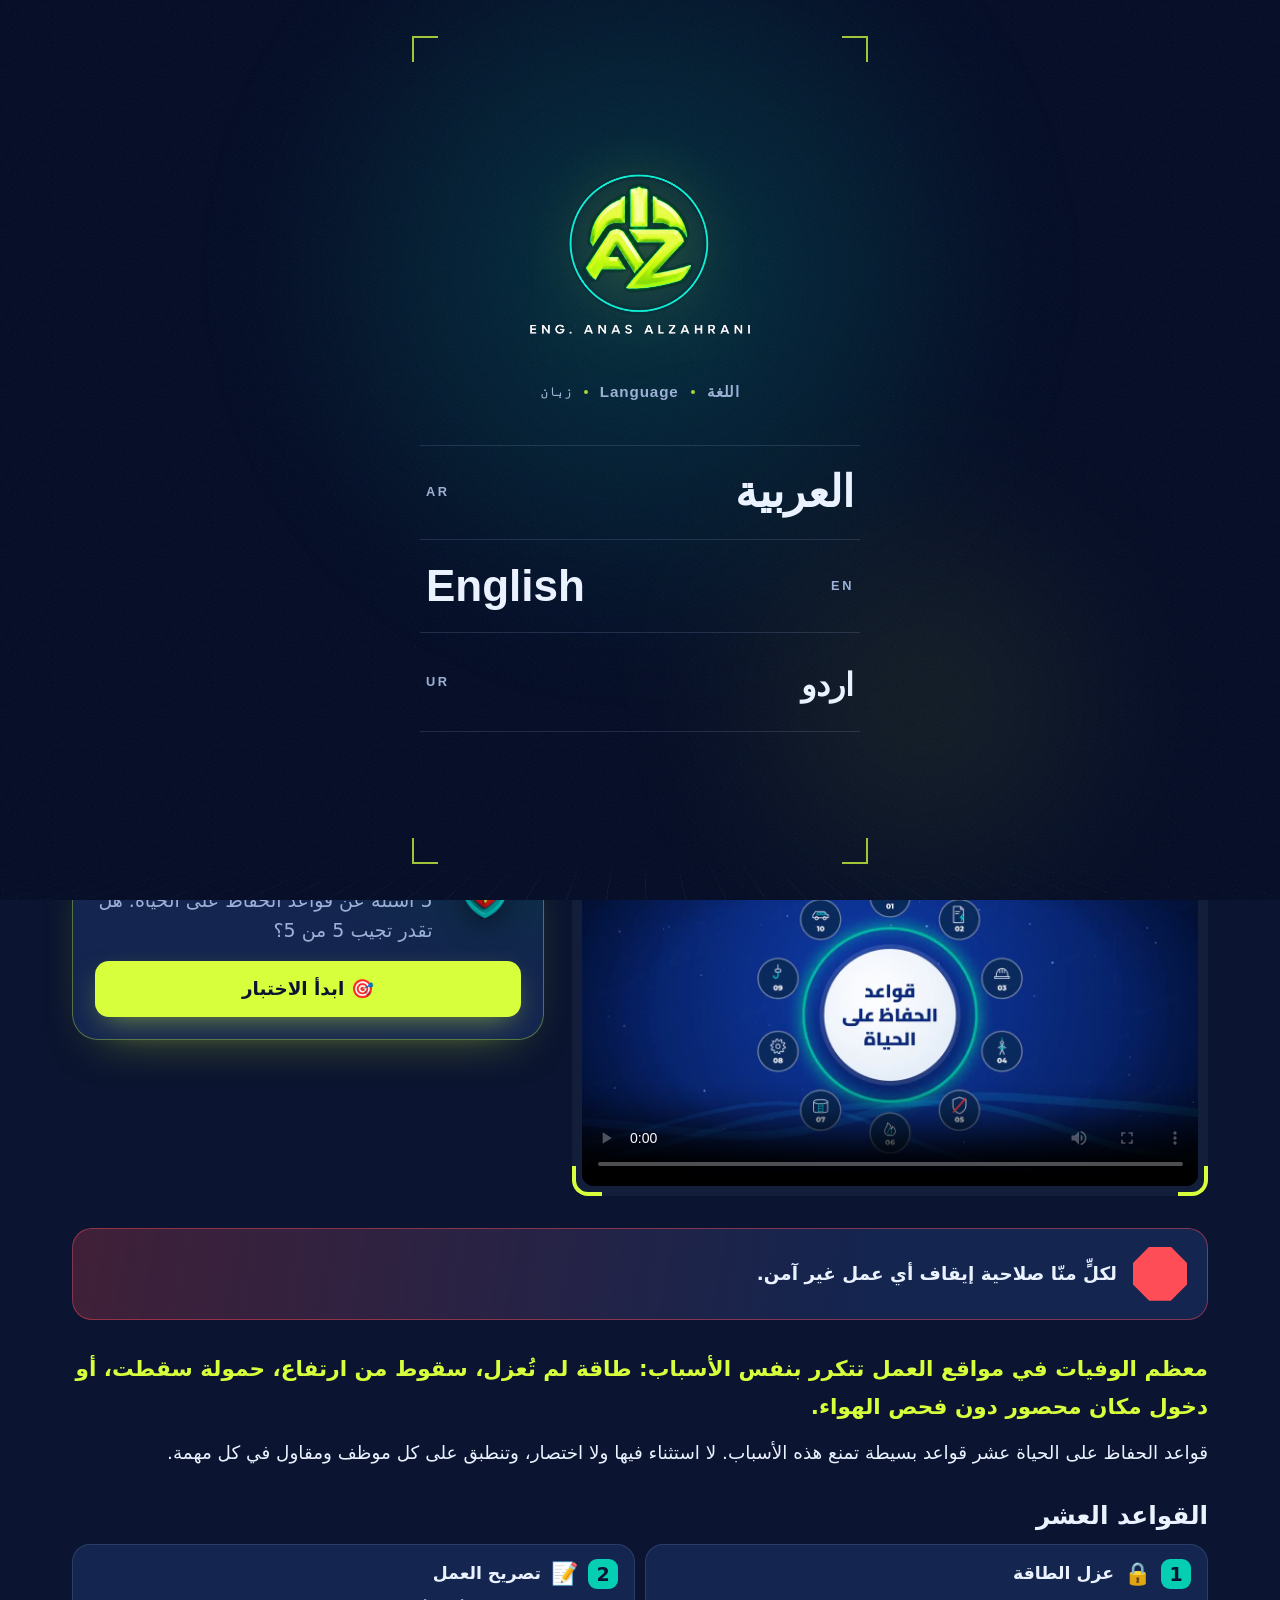
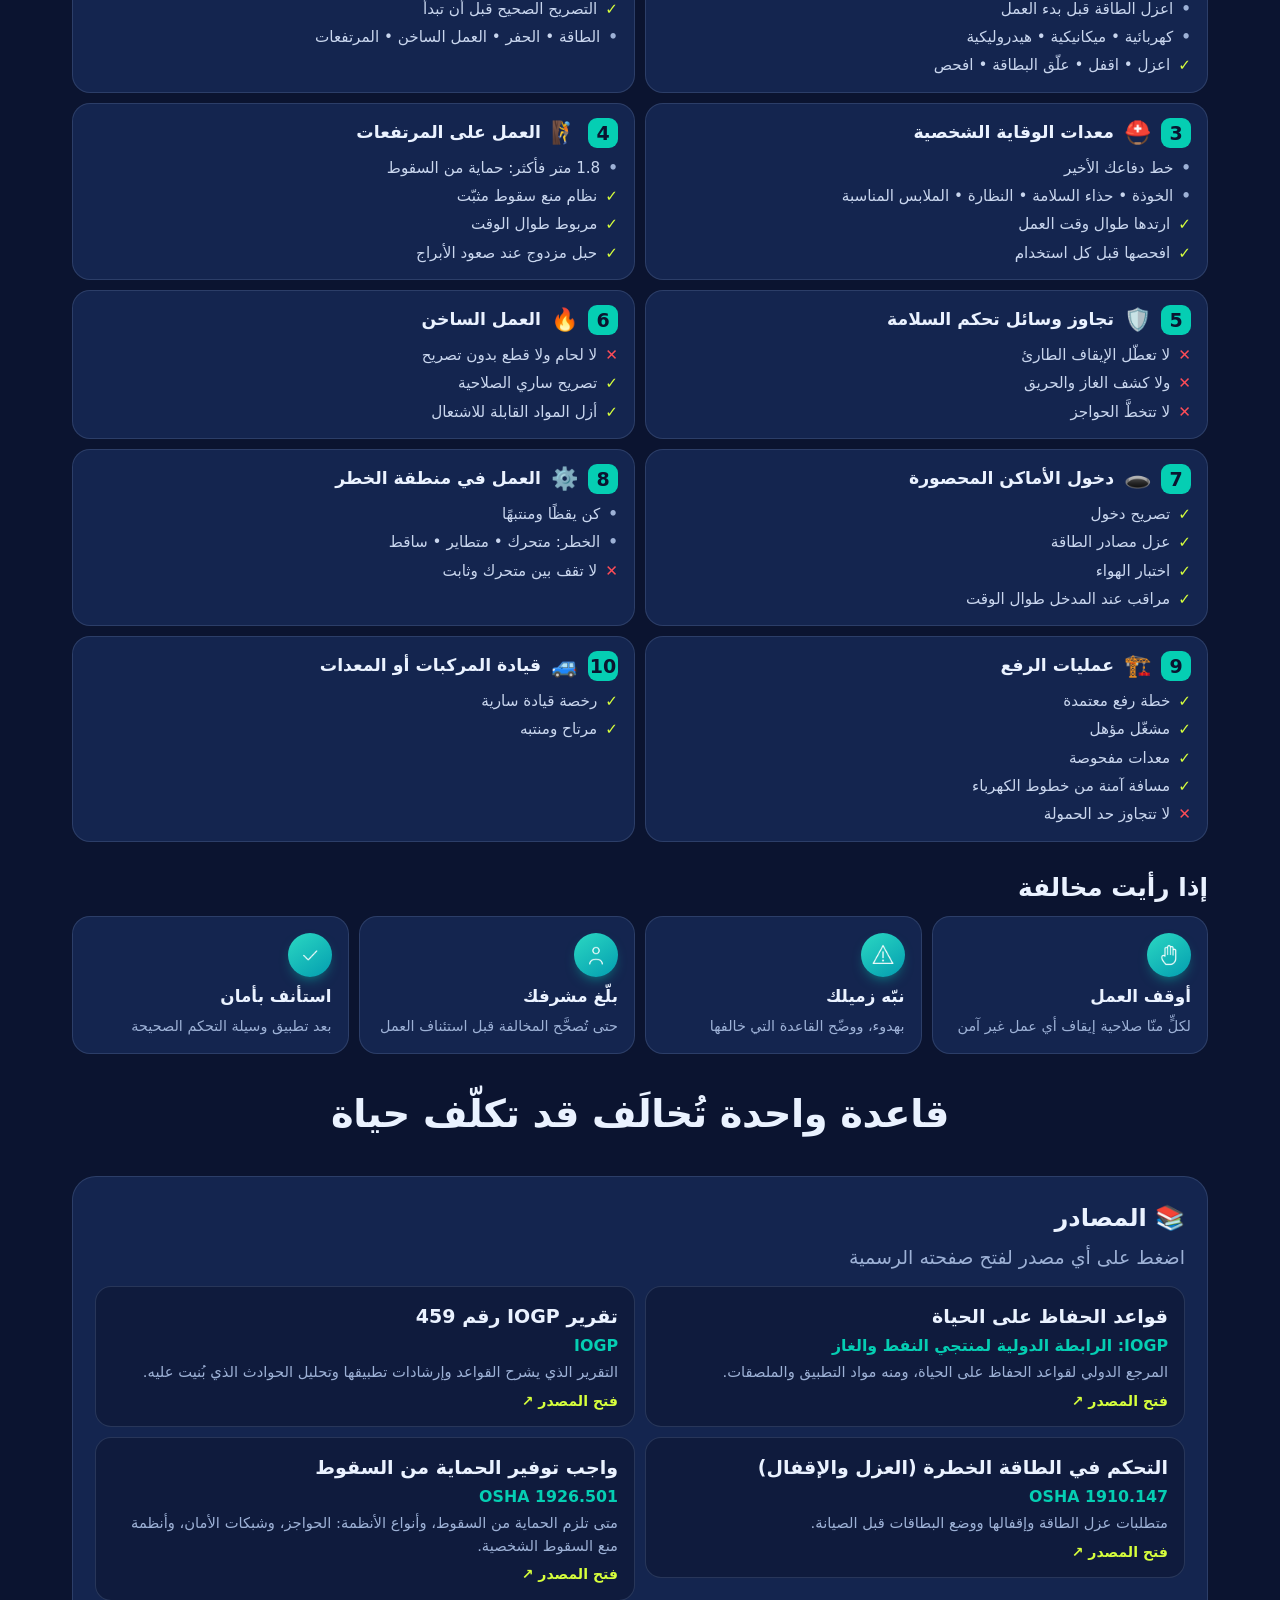
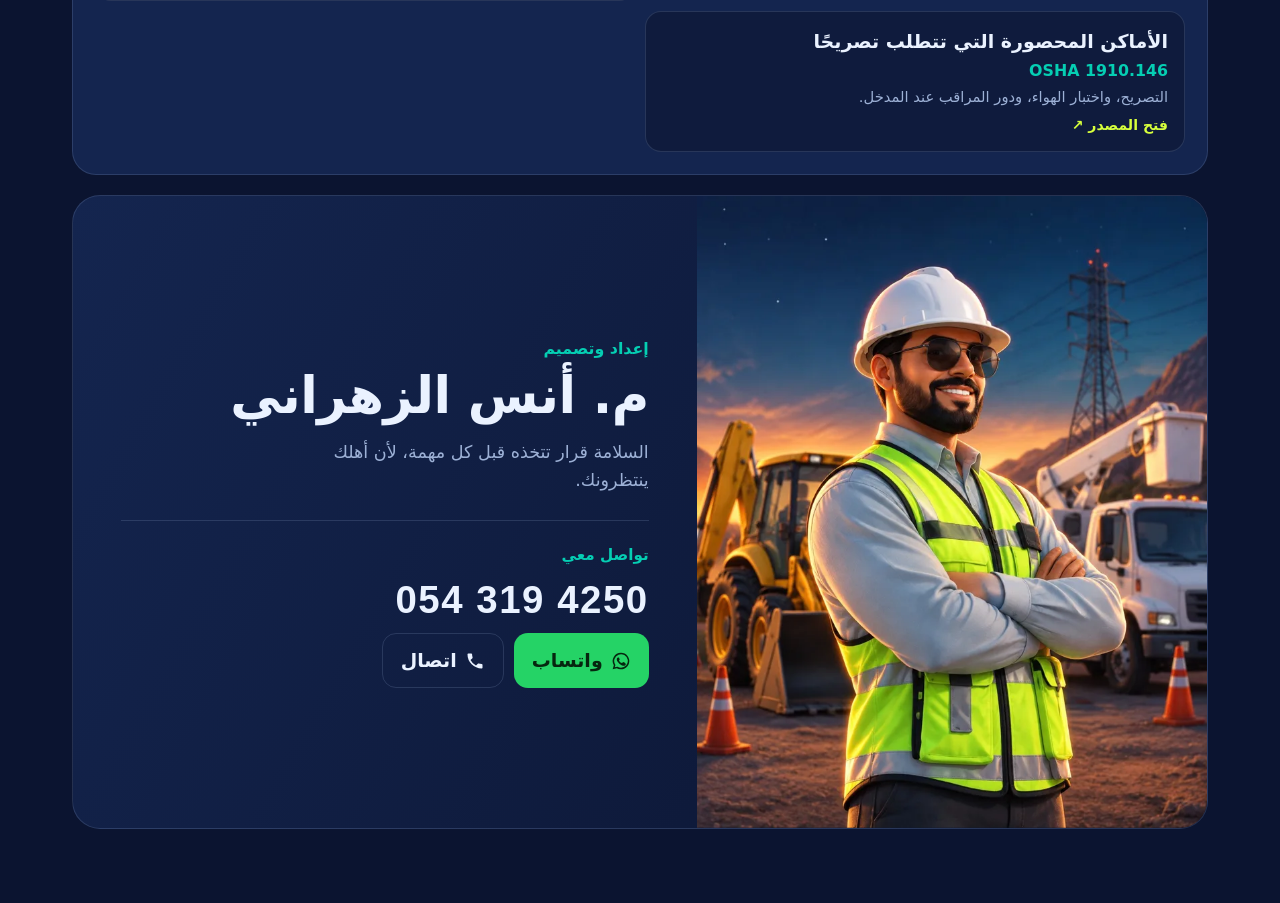
==== index.html @ 423c0564 "Calmer share image with a clearer message; matching preview text Co-Authored-By: Claude Opus 5.5 <no" ====
<!doctype html>
<html lang="ar" dir="rtl">
<head>
<meta charset="utf-8">
<meta http-equiv="Content-Security-Policy" content="default-src 'none'; script-src 'self'; style-src 'self' 'unsafe-inline' https://fonts.googleapis.com; font-src https://fonts.gstatic.com; img-src 'self' data:; media-src 'self'; frame-src https://www.youtube-nocookie.com; connect-src 'none'; object-src 'none'; base-uri 'none'; form-action 'none'; manifest-src 'none'; upgrade-insecure-requests">
<meta name="referrer" content="no-referrer">
<meta name="viewport" content="width=device-width, initial-scale=1, viewport-fit=cover">
<meta name="theme-color" content="#0B1430">
<meta http-equiv="Cache-Control" content="no-cache, no-store, must-revalidate">
<meta http-equiv="Pragma" content="no-cache">
<meta http-equiv="Expires" content="0">
<title>توعية السلامة | Safety Awareness</title>
<meta name="description" content="دقائق من التوعية تحميك طوال يومك: قواعد الحفاظ على الحياة، وتقييم المخاطر، وورش تفاعلية… بالعربية والإنجليزية والأردية. إعداد م. أنس الزهراني.">
<!-- Link preview (WhatsApp, Telegram, X, iMessage…) -->
<meta property="og:type" content="website">
<meta property="og:site_name" content="Safety Awareness · Eng. Anas Alzahrani">
<meta property="og:locale" content="ar_SA">
<meta property="og:title" content="سلامتك أولًا… أهلك ينتظرونك | توعية السلامة">
<meta property="og:description" content="دقائق من التوعية تحميك طوال يومك: قواعد الحفاظ على الحياة، وتقييم المخاطر، وورش تفاعلية… بالعربية والإنجليزية والأردية. إعداد م. أنس الزهراني.">
<meta property="og:url" content="https://enganas1.github.io/safety/">
<meta property="og:image" content="https://enganas1.github.io/safety/img/share.jpg">
<meta property="og:image:secure_url" content="https://enganas1.github.io/safety/img/share.jpg">
<meta property="og:image:type" content="image/jpeg">
<meta property="og:image:width" content="1200">
<meta property="og:image:height" content="630">
<meta property="og:image:alt" content="سلامتك أولًا… أهلك ينتظرونك — منصة توعية السلامة والصحة المهنية، م. أنس الزهراني">
<meta name="twitter:card" content="summary_large_image">
<meta name="twitter:title" content="سلامتك أولًا… أهلك ينتظرونك | توعية السلامة">
<meta name="twitter:description" content="دقائق من التوعية تحميك طوال يومك: قواعد الحفاظ على الحياة، وتقييم المخاطر، وورش تفاعلية… بالعربية والإنجليزية والأردية. إعداد م. أنس الزهراني.">
<meta name="twitter:image" content="https://enganas1.github.io/safety/img/share.jpg">
<link rel="icon" type="image/png" sizes="32x32" href="img/favicon-32.png">
<link rel="icon" type="image/png" sizes="192x192" href="img/icon-192.png">
<link rel="apple-touch-icon" href="img/apple-touch-icon.png">
<link rel="preconnect" href="https://fonts.googleapis.com">
<link rel="preconnect" href="https://fonts.gstatic.com" crossorigin>
<link href="https://fonts.googleapis.com/css2?family=Zain:wght@400;700;800;900&family=Noto+Nastaliq+Urdu:wght@400;700&display=swap" rel="stylesheet">
<link rel="preload" as="image" href="img/logo.webp">
<script src="content.js?v=202611120710"></script>
<script src="quiz.js?v=202611120710"></script>
<style>
/* =====================================================================
   الألوان — مأخوذة من المقطع والرسمة. غيّرها هنا فقط
   ===================================================================== */
:root{
  --night:#0B1430;     /* أعمق خلفية */
  --dusk:#14254F;      /* البطاقات */
  --sky:#254563;       /* سماء الغروب */
  --royal:#0A2E89;
  --teal:#05CEB3;
  --lime:#D7FF3C;      /* لون السترة العاكسة — لون التمييز */
  --glow:#FF9A4D;      /* وهج الأفق */
  --red:#FF4D57;
  --text:#EAF2FF;
  --muted:#9DB1D6;
  --line:rgba(157,177,214,.18);
  --silver:#C9D2DC;
  --display:"Zain",system-ui,sans-serif;
}
*{box-sizing:border-box;margin:0;padding:0}
html{background:var(--night);-webkit-text-size-adjust:100%;scroll-behavior:smooth}
body{background:var(--night);color:var(--text);font-family:"Zain",system-ui,sans-serif;font-size:19px;line-height:1.6;min-height:100vh;overflow-x:hidden}
body.ur{font-family:"Noto Nastaliq Urdu","Zain",serif;font-size:15.5px;line-height:2.35}
body.ur{--display:"Noto Nastaliq Urdu",serif}
a{color:inherit;text-decoration:none}
button{font:inherit;color:inherit;background:none;border:0;cursor:pointer}
:focus-visible{outline:3px solid var(--lime);outline-offset:3px;border-radius:6px}
[hidden]{display:none!important}
img{display:block;max-width:100%}
.wrap{max-width:1120px;margin:0 auto;padding:0 18px}
.emoji{font-family:"Apple Color Emoji","Segoe UI Emoji","Noto Color Emoji",sans-serif;line-height:1;font-weight:400}
.display{font-family:var(--display);font-weight:900;letter-spacing:-.01em}
body.ur .display{font-weight:700;letter-spacing:0}

/* ---------- Signature: hi-vis reflective stripe ---------- */
.stripe{height:12px;background:linear-gradient(var(--lime) 0 32%,var(--silver) 32% 68%,var(--lime) 68%);box-shadow:0 0 24px rgba(215,255,60,.25)}
.stripe.thin{height:7px}

/* ---------- Top bar ---------- */
.top{position:absolute;top:0;inset-inline:0;z-index:10}
.top.solid{position:sticky;background:rgba(11,20,48,.86);backdrop-filter:blur(12px);-webkit-backdrop-filter:blur(12px);border-bottom:1px solid var(--line)}
.top .wrap{display:flex;align-items:center;justify-content:space-between;height:62px;gap:12px}
.logo{display:flex;align-items:center;gap:10px;font-family:var(--display);font-weight:800;font-size:1.05rem}
body.ur .logo{font-weight:700;font-size:.95rem}
.logo .m{width:36px;height:36px;border-radius:10px;display:grid;place-items:center;background:var(--lime);font-size:19px;box-shadow:0 0 18px rgba(215,255,60,.35)}
.lang{display:flex;align-items:center;gap:8px;background:rgba(11,20,48,.55);border:1px solid var(--line);border-radius:999px;padding:6px 14px;font-size:.88rem;font-weight:600;backdrop-filter:blur(8px)}
.lang:hover{border-color:var(--lime)}
body.ur .lang{padding:0 14px}

/* ---------- Home hero: 3D illustration, headline in the open sky ---------- */
.hero{position:relative;overflow:hidden;background:var(--night);min-height:min(92vh,800px);display:flex;align-items:center}
.hero::after{content:"";position:absolute;inset:auto 0 0 0;height:20%;background:linear-gradient(transparent,var(--night));pointer-events:none}
.hero .in{position:relative;z-index:1;width:100%;max-width:1240px;margin:0 auto;padding:100px 24px 60px;display:flex;justify-content:flex-end;direction:ltr}
.hero .copy{width:min(46%,560px)}
.hero .mimg{display:none}
.hero .tag{display:inline-block;margin-bottom:14px;background:linear-gradient(90deg,#039DB0,#1A7FE8);color:#fff;font-weight:800;font-size:.9rem;border-radius:10px;padding:3px 14px}
body.ur .hero .tag{font-weight:700;padding:0 14px}
.hero .meter{margin-top:22px;max-width:420px}
.hero .chip{text-decoration:none}
.hero h1{font-size:clamp(2.4rem,5.6vw,5rem);line-height:1.05;text-wrap:balance}
body.ur .hero h1{line-height:1.7;font-size:clamp(1.9rem,4vw,3.4rem)}
.hero h1 .w{display:inline-block;animation:rise .7s cubic-bezier(.2,.9,.3,1.2) both}
.hero p{margin-top:16px;color:#C9D6EE;font-size:clamp(1rem,1.4vw,1.2rem);max-width:34ch}
.cta{display:flex;flex-wrap:wrap;gap:10px;margin-top:22px;align-items:center}
.btn{display:inline-flex;align-items:center;gap:10px;background:var(--lime);color:var(--night);font-family:var(--display);font-weight:800;padding:13px 22px;border-radius:14px;box-shadow:0 10px 30px -10px rgba(215,255,60,.55);transition:transform .12s}
body.ur .btn{font-weight:700;padding:6px 22px}
.btn img{width:26px;height:26px}
.btn:hover{transform:translateY(-2px)}
.btn:active{transform:scale(.97)}
.chip{display:inline-flex;align-items:center;gap:8px;border:1px solid var(--line);background:rgba(11,20,48,.55);border-radius:999px;padding:6px 14px;font-size:.88rem;font-weight:600;backdrop-filter:blur(6px)}
.chip b{color:var(--lime)}
@keyframes rise{from{opacity:0;transform:translateY(40%)}to{opacity:1;transform:none}}
@media all{
  .hero{min-height:0;background:var(--night);display:block}
  .hero .in{display:block;padding:0}
  .hero .mimg{display:block;width:100%;aspect-ratio:720/1050;max-height:62vh;object-fit:cover;object-position:30% 20%;-webkit-mask-image:linear-gradient(#000 70%,transparent);mask-image:linear-gradient(#000 70%,transparent)}
  .hero .copy{width:auto;padding:0 18px 28px;margin-top:-40px;position:relative}
  .hero h1{font-size:clamp(2.4rem,11vw,3.4rem)}
  body.ur .hero h1{font-size:clamp(1.9rem,8vw,2.6rem)}
}
}

/* ---------- Section heads ---------- */
.sec{padding:42px 0 8px}
.sec h2{font-family:var(--display);font-weight:800;font-size:clamp(1.5rem,3.6vw,2.2rem);line-height:1.2;margin-bottom:18px}
body.ur .sec h2{font-weight:700;line-height:1.9}

/* ---------- Tip of the day ---------- */
.tip{position:relative;display:flex;gap:18px;align-items:center;background:linear-gradient(100deg,rgba(255,154,77,.18),var(--dusk) 55%);border:1px solid var(--line);border-radius:22px;padding:20px 22px;overflow:hidden}
.tip .emoji{font-size:44px;flex-shrink:0}
.tip small{display:block;color:var(--glow);font-weight:700;font-size:.85rem}
.tip p{font-size:1.1rem;font-weight:600;line-height:1.55}
body.ur .tip p{line-height:2.2}

/* ---------- Mission cards ---------- */
.missions{display:grid;grid-template-columns:repeat(3,1fr);gap:16px}
@media (max-width:900px){.missions{grid-template-columns:repeat(2,1fr)}}
@media (max-width:520px){.missions{grid-template-columns:1fr}}
.mcard{position:relative;display:flex;flex-direction:column;gap:12px;min-height:220px;padding:20px;border-radius:24px;overflow:hidden;
  background:radial-gradient(120% 90% at 100% 0%,rgba(37,69,99,.95),var(--dusk) 60%);border:1px solid var(--line);transition:transform .15s,border-color .15s}
.mcard:hover{transform:translateY(-4px);border-color:rgba(215,255,60,.6)}
.mcard .no{font-family:"Zain",sans-serif;font-weight:900;font-size:4.2rem;line-height:.8;color:transparent;-webkit-text-stroke:1.5px rgba(157,177,214,.35)}
.mcard .big{position:absolute;inset-inline-end:8px;top:4px;width:110px;height:110px;filter:drop-shadow(0 10px 18px rgba(0,0,0,.4));transition:transform .2s}
.mcard:hover .big{transform:rotate(-6deg) scale(1.06)}
.mcard h3{font-family:var(--display);font-weight:800;font-size:1.35rem;line-height:1.25;margin-top:auto}
body.ur .mcard h3{font-weight:700;line-height:1.9;font-size:1.15rem}
.mcard .bar{height:6px;border-radius:6px;background:rgba(157,177,214,.18);overflow:hidden}
.mcard .bar i{display:block;height:100%;background:var(--lime);border-radius:6px}
.mcard .st{display:flex;justify-content:space-between;align-items:center;font-size:.82rem;color:var(--muted)}
.mcard.done{border-color:var(--lime);box-shadow:0 0 0 1px var(--lime),0 18px 40px -20px rgba(215,255,60,.5)}
.mcard.done .st b{color:var(--lime)}
.mcard.lead{grid-column:span 2;background:linear-gradient(120deg,rgba(5,206,179,.25),transparent 55%),radial-gradient(120% 90% at 100% 0%,var(--royal),var(--dusk) 65%)}
@media (max-width:520px){.mcard.lead{grid-column:auto}.mcard.lead .big{width:100px;height:100px}.mcard{min-height:200px}.mcard h3{padding-top:70px}}
.mcard.lead .big{width:150px;height:150px}

/* ---------- Badges ---------- */
.badges{display:flex;flex-wrap:wrap;gap:14px;align-items:center}
.hex{width:74px;height:84px;display:grid;place-items:center;font-size:32px;clip-path:polygon(50% 0,100% 25%,100% 75%,50% 100%,0 75%,0 25%);background:rgba(157,177,214,.14);position:relative}
.hex.on{background:var(--lime);box-shadow:none}
.hex img{width:62%;height:62%}
.hex:not(.on) img{filter:grayscale(1) opacity(.35)}
.hex:not(.on)::after{content:"🔒";position:absolute;font-size:16px;bottom:14px;font-family:"Apple Color Emoji","Segoe UI Emoji","Noto Color Emoji",sans-serif}
.prog{margin-inline-start:auto;text-align:end}
.prog b{display:block;font-family:"Zain",sans-serif;font-weight:900;font-size:2.2rem;line-height:1;color:var(--lime)}
.prog span{color:var(--muted);font-size:.9rem}
@media (max-width:560px){.prog{margin-inline-start:0;width:100%;text-align:start}}
.hero-msg{margin-top:12px;color:var(--lime);font-family:var(--display);font-weight:800}

/* ---------- Creator ---------- */
.creator{position:relative;display:grid;grid-template-columns:minmax(0,.9fr) 1.1fr;gap:0;align-items:stretch;border-radius:28px;overflow:hidden;background:linear-gradient(120deg,var(--dusk),var(--night));border:1px solid var(--line);margin-top:10px}
@media (max-width:700px){.creator{grid-template-columns:1fr}}
.creator .cart{min-height:360px}
.creator .cart img{width:100%;height:100%;object-fit:cover;object-position:50% 25%}
.creator .txt{padding:34px 30px;display:flex;flex-direction:column;justify-content:center}
.creator small{color:var(--teal);font-weight:700}
.creator h3{font-size:clamp(2rem,5vw,3.4rem);line-height:1.1;margin:6px 0 14px}
body.ur .creator h3{line-height:1.8}
.creator p{color:var(--muted);font-size:1.1rem;max-width:30ch}
.creator .contact{margin-top:26px;padding-top:22px;border-top:1px solid var(--line);display:grid;gap:12px;justify-items:start}
.creator .contact .ch{font-weight:800;color:var(--teal);font-size:.95rem}
.creator .contact .cnum{font-family:"Zain",sans-serif;font-weight:900;font-size:clamp(1.7rem,4.6vw,2.4rem);letter-spacing:.04em;color:var(--text);text-decoration:none;line-height:1.1}
.creator .contact .cnum:hover{color:var(--lime)}
.creator .cbtns{display:flex;flex-wrap:wrap;gap:10px}
.creator .cb{display:inline-flex;align-items:center;gap:8px;padding:11px 18px;border-radius:14px;font-weight:800;text-decoration:none;transition:transform .45s var(--spring),background .2s,border-color .2s}
.creator .cb svg{width:20px;height:20px;flex:none}
.creator .cb.wa{background:#25D366;color:#06260F}
.creator .cb.wa:hover{background:#3BE57A}
.creator .cb.call{background:transparent;color:var(--text);border:1.5px solid var(--line)}
.creator .cb.call:hover{border-color:var(--lime);color:var(--lime)}
.creator .cb:active{transform:scale(.94)}
.creator .stripe{margin-top:22px;width:140px;border-radius:3px}

footer{padding:30px 0 44px;color:var(--muted);font-size:.85rem;text-align:center}

/* ---------- Topic page ---------- */
.thero{position:relative;padding:34px 0 28px;overflow:hidden;background:radial-gradient(90% 120% at 85% 0%,var(--sky),var(--night) 70%)}
.thero::before{content:"";position:absolute;inset:auto 0 0 0;height:40%;background:linear-gradient(transparent,rgba(255,154,77,.10))}
.thero .ghost{position:absolute;inset-inline-end:max(2vw,calc((100vw - 1120px)/2));top:24px;width:min(34vw,300px);filter:drop-shadow(0 20px 30px rgba(0,0,0,.4));pointer-events:none}
@media (max-width:760px){.thero .ghost{position:relative;inset:auto;display:block;width:150px;margin:0 auto 6px}}
.thero .wrap{position:relative}
.kick{display:inline-flex;gap:8px;align-items:center;font-weight:700;font-size:.9rem;color:var(--lime)}
.kick span{color:var(--muted);font-weight:500}
.thero h1{font-size:clamp(2.3rem,8vw,4.6rem);line-height:1.05;margin:10px 0 12px;max-width:16ch}
body.ur .thero h1{line-height:1.7;font-size:clamp(1.9rem,6vw,3.4rem)}
.thero p{color:var(--muted);font-size:1.12rem;max-width:44ch}
.meter{display:flex;align-items:center;gap:14px;margin-top:22px;max-width:520px}
.meter .bar{flex:1;height:10px;border-radius:10px;background:rgba(157,177,214,.18);overflow:hidden}
.meter .bar i{display:block;height:100%;width:0;background:linear-gradient(90deg,var(--teal),var(--lime));border-radius:10px;transition:width .4s}
.meter b{font-family:"Zain",sans-serif;font-weight:900;font-size:1.2rem;min-width:3.4em;text-align:end}

.frame{position:relative;margin:26px 0 8px;border-radius:18px;padding:10px;background:rgba(157,177,214,.06)}
.frame .player{position:relative;aspect-ratio:16/9;border-radius:12px;overflow:hidden;background:#050A1C}
.frame video,.frame iframe{position:absolute;inset:0;width:100%;height:100%;border:0;background:#050A1C}
.frame .empty{position:absolute;inset:0;display:grid;place-items:center;align-content:center;gap:6px;color:var(--muted);text-align:center;background:radial-gradient(circle,var(--dusk),#050A1C)}
.frame .empty .emoji{font-size:44px}
.frame i.c{position:absolute;width:30px;height:30px;border:4px solid var(--lime)}
.frame i.c1{top:0;left:0;border-right:0;border-bottom:0;border-top-left-radius:16px}
.frame i.c2{top:0;right:0;border-left:0;border-bottom:0;border-top-right-radius:16px}
.frame i.c3{bottom:0;left:0;border-right:0;border-top:0;border-bottom-left-radius:16px}
.frame i.c4{bottom:0;right:0;border-left:0;border-top:0;border-bottom-right-radius:16px}


.cards{display:grid;gap:12px}
@media (min-width:860px){.cards.rules{grid-template-columns:1fr 1fr}}
.ck{position:relative;display:block;width:100%;text-align:start;background:var(--dusk);border:1.5px solid var(--line);border-radius:20px;padding:18px 18px 18px;transition:border-color .15s,background .15s}
.ck header{display:flex;align-items:center;gap:14px}
.ck .n{font-family:"Zain",sans-serif;font-weight:900;font-size:2.6rem;line-height:.9;color:transparent;-webkit-text-stroke:1.5px var(--teal);min-width:1.3em}
.ck .ic{font-size:30px}
.ck h3{font-family:var(--display);font-weight:800;font-size:1.2rem;line-height:1.3}
body.ur .ck h3{font-weight:700;line-height:1.9;font-size:1.05rem}
.ck ul{list-style:none;display:grid;gap:6px;margin-top:12px}
.ck li{display:flex;gap:10px;align-items:flex-start;font-size:.97rem}
.ck li::before{flex-shrink:0;width:20px;height:20px;margin-top:.35em;border-radius:6px;display:grid;place-items:center;font-size:.7rem;font-weight:900}
body.ur .ck li::before{margin-top:.6em}
.ck li.yes::before{content:"✓";background:var(--teal);color:var(--night)}
.ck li.no::before{content:"✕";background:var(--red);color:#fff}
.ck li.info::before{content:"";width:8px;height:8px;margin:.75em 6px 0;background:var(--muted);border-radius:2px}
body.ur .ck li.info::before{margin-top:1.15em}
.ck li.no{color:#FFC4C8}
.ck.pt{display:flex;gap:14px;align-items:center}
.ck.pt .ic{font-size:30px}

.dd{display:grid;grid-template-columns:1fr 1fr;gap:12px;margin-top:16px}
@media (max-width:560px){.dd{grid-template-columns:1fr}}
.dd > div{border-radius:20px;padding:16px 18px;background:var(--dusk);border-top:5px solid}
.dd .do{border-color:var(--teal)} .dd .dont{border-color:var(--red)}
.dd h3{font-family:var(--display);font-weight:800;margin-bottom:8px}
.dd ul{list-style:none;display:grid;gap:6px}
.dd li{display:flex;gap:8px}
.dd .do li::before{content:"✅"} .dd .dont li::before{content:"❌"}

.stop{display:flex;gap:16px;align-items:center;margin-top:24px;padding:18px 20px;border-radius:20px;background:linear-gradient(100deg,rgba(255,77,87,.22),var(--dusk) 70%);border:1px solid rgba(255,77,87,.45);font-family:var(--display);font-weight:800;font-size:1.15rem;line-height:1.4}
body.ur .stop{font-weight:700;line-height:2}
.oct{width:54px;height:54px;flex-shrink:0;display:grid;place-items:center;background:var(--red);clip-path:polygon(30% 0,70% 0,100% 30%,100% 70%,70% 100%,30% 100%,0 70%,0 30%);font-size:24px}


.nextm{display:flex;align-items:center;gap:16px;margin-top:16px;padding:18px 20px;border-radius:22px;background:linear-gradient(120deg,var(--royal),var(--dusk));border:1px solid var(--line);transition:transform .15s}
.nextm:hover{transform:translateY(-3px)}
.nextm img{width:64px;height:64px}
.nextm small{color:var(--lime);font-weight:700;display:block}
.nextm b{font-family:var(--display);font-weight:800;font-size:1.3rem}
body.ur .nextm b{font-weight:700}

.by{display:flex;align-items:center;gap:14px;justify-content:center;padding:34px 0 46px}
.by .av{width:60px;height:60px;border-radius:50%;border:2px solid var(--lime);overflow:hidden;background:var(--sky);flex-shrink:0}
.by .av img{width:100%;height:100%;object-fit:cover}
.by small{display:block;color:var(--muted);font-size:.8rem}
.by b{font-family:var(--display);font-weight:800;font-size:1.15rem}
body.ur .by b{font-weight:700}

/* ---------- Quiz ---------- */
.h2{font-family:var(--display);font-weight:900;font-size:1.6rem;margin:34px 0 14px}
.quiz{position:relative;scroll-margin-top:80px;margin:22px 0 8px;padding:22px;border-radius:26px;background:radial-gradient(90% 120% at 100% 0%,rgba(5,206,179,.16),var(--dusk) 60%);border:1.5px solid rgba(215,255,60,.35);box-shadow:0 20px 50px -30px rgba(215,255,60,.5)}
.quiz.won{border-color:var(--lime);background:radial-gradient(90% 120% at 50% 0%,rgba(215,255,60,.20),var(--dusk) 65%)}
.qhead{display:flex;align-items:center;gap:16px;margin-bottom:16px}
.qhead .hex{width:78px;height:88px;flex-shrink:0}
.qhead h2{font-family:var(--display);font-weight:900;font-size:1.7rem;line-height:1.2}
.qhead p{color:var(--muted)}
body.ur .qhead h2{font-weight:700;line-height:1.9}
.qgo{width:100%;justify-content:center;font-size:1.15rem}
.qtop{display:flex;justify-content:space-between;align-items:center;gap:12px;color:var(--muted);font-weight:700;font-size:.95rem}
.dots{display:flex;gap:6px}
.dots i{width:26px;height:8px;border-radius:8px;background:rgba(157,177,214,.22)}
.dots i.now{background:var(--teal);box-shadow:0 0 10px var(--teal)}
.dots i.ok{background:var(--lime)} .dots i.bad{background:var(--red)}
.qq{font-family:var(--display);font-weight:800;font-size:clamp(1.35rem,4.4vw,1.75rem);line-height:1.35;margin:16px 0 14px;animation:qin .35s ease both}
body.ur .qq{font-weight:700;line-height:2}
.opts{display:grid;gap:10px}
.opt{display:flex;align-items:center;gap:14px;width:100%;text-align:start;padding:14px 16px;border-radius:16px;background:rgba(11,20,48,.55);border:1.5px solid var(--line);font-size:1.08rem;font-weight:700;line-height:1.4;transition:transform .12s,border-color .15s,background .15s;animation:qin .35s ease both}
.opt:nth-child(2){animation-delay:.06s} .opt:nth-child(3){animation-delay:.12s}
body.ur .opt{font-weight:400;padding:8px 16px;line-height:2}
.opt:hover:not(:disabled){border-color:var(--teal);transform:translateY(-2px)}
.opt:active:not(:disabled){transform:scale(.98)}
.opt .key{width:34px;height:34px;flex-shrink:0;border-radius:10px;display:grid;place-items:center;background:rgba(157,177,214,.15);font-weight:900}
.opt:disabled{cursor:default}
.opt.right{border-color:var(--lime);background:rgba(215,255,60,.14);animation:pulse .5s ease}
.opt.right .key{background:var(--lime);color:var(--night)}
.opt.wrong{border-color:var(--red);background:rgba(255,77,87,.14);animation:shake .45s ease}
.opt.wrong .key{background:var(--red);color:#fff}
.fb .fbin{margin-top:14px;padding:14px 16px;border-radius:16px;animation:qin .3s ease both}
.fb .ok{background:rgba(215,255,60,.10);border-inline-start:5px solid var(--lime)}
.fb .bad{background:rgba(255,77,87,.10);border-inline-start:5px solid var(--red)}
.fb b{font-family:var(--display);font-size:1.15rem}
.fb p{color:#C9D6EE;margin-top:4px}
.fb .btn{margin-top:14px;width:100%;justify-content:center}
.quiz.result{text-align:center;display:flex;flex-direction:column;align-items:center;gap:10px}
.quiz.result h3{font-family:var(--display);font-weight:900;font-size:1.6rem;line-height:1.3}
body.ur .quiz.result h3{font-weight:700;line-height:2}
.quiz.result .sc{color:var(--muted)} .quiz.result .sc b{color:var(--text)}
.ring{width:150px;height:150px}
.ring circle{fill:none;stroke-width:10}
.ring .bg{stroke:rgba(157,177,214,.2)}
.ring .fg{stroke:var(--teal);stroke-linecap:round;transform:rotate(-90deg);transform-origin:50% 50%;transition:stroke-dashoffset 1s cubic-bezier(.2,.8,.2,1)}
.ring text{fill:var(--text);font:900 30px "Zain",sans-serif}
.medal{perspective:600px;margin:6px 0}
.medal .hex{width:140px;height:158px;animation:flip 1.1s cubic-bezier(.2,.9,.3,1.1) both;box-shadow:0 0 60px rgba(215,255,60,.6)}
.medal::after{content:"";display:block;width:180px;height:24px;margin:-6px auto 0;border-radius:50%;background:radial-gradient(rgba(215,255,60,.45),transparent 70%)}
.spark{position:fixed;z-index:60;color:var(--lime);font-style:normal;font-size:18px;pointer-events:none;animation:spark .7s ease-out forwards}
.confetti{position:fixed;inset:0;z-index:70;pointer-events:none}
@keyframes qin{from{opacity:0;transform:translateY(10px)}to{opacity:1;transform:none}}
@keyframes shake{20%,60%{transform:translateX(-7px)}40%,80%{transform:translateX(7px)}}
@keyframes pulse{50%{transform:scale(1.03)}}
@keyframes flip{0%{transform:rotateY(-540deg) scale(.3);opacity:0}70%{transform:rotateY(20deg) scale(1.08);opacity:1}100%{transform:rotateY(0) scale(1)}}
@keyframes spark{to{transform:translate(var(--x),var(--y)) scale(.4);opacity:0}}
.meter .ml{color:var(--muted);font-weight:700;font-size:.9rem;white-space:nowrap}
.refs{display:flex;flex-wrap:wrap;gap:8px;align-items:center;margin-top:18px;color:var(--muted);font-size:.9rem}
.refs small{font-weight:700;color:var(--teal);font-size:.9rem}
.refs span{border:1px solid var(--line);border-radius:999px;padding:2px 12px}

/* ---------- Language picker: one cinematic screen, minimal words ---------- */
#picker{position:fixed;inset:0;z-index:40;overflow:auto;background:#020A24;isolation:isolate}
#picker .pbg{position:fixed;inset:0;z-index:-1;overflow:hidden;pointer-events:none}
#picker .glow{position:absolute;border-radius:50%;filter:blur(60px);opacity:.55}
#picker .g1{width:70vmax;height:70vmax;left:50%;top:30%;translate:-50% -50%;background:radial-gradient(circle,rgba(5,206,179,.38),transparent 62%)}
#picker .g2{width:46vmax;height:46vmax;left:72%;top:78%;translate:-50% -50%;background:radial-gradient(circle,rgba(215,255,60,.16),transparent 64%)}
#picker .floor{position:absolute;left:-50%;right:-50%;bottom:-8%;height:62%;transform-origin:50% 100%;transform:perspective(520px) rotateX(64deg);
  background-image:linear-gradient(rgba(155,176,224,.16) 1px,transparent 1px),linear-gradient(90deg,rgba(155,176,224,.16) 1px,transparent 1px);background-size:56px 56px;
  -webkit-mask-image:linear-gradient(to top,#000 10%,transparent 85%);mask-image:linear-gradient(to top,#000 10%,transparent 85%)}
#picker .grain{position:absolute;inset:-50%;opacity:.07;background-image:url("data:image/svg+xml,%3Csvg xmlns='http://www.w3.org/2000/svg' width='160' height='160'%3E%3Cfilter id='n'%3E%3CfeTurbulence type='fractalNoise' baseFrequency='.85' numOctaves='2' stitchTiles='stitch'/%3E%3C/filter%3E%3Crect width='100%25' height='100%25' filter='url(%23n)'/%3E%3C/svg%3E")}
#picker .pin{position:relative;min-height:100%;width:min(100% - 32px,440px);margin:0 auto;padding:clamp(48px,9vh,96px) 0;display:flex;flex-direction:column;align-items:center;justify-content:center;text-align:center;gap:clamp(22px,4.5vh,40px)}
#picker .vf{position:absolute;inset:clamp(18px,4vh,40px) -8px;pointer-events:none}
#picker .vf i{position:absolute;width:26px;height:26px;border:2px solid rgba(215,255,60,.75)}
#picker .vf i:nth-child(1){top:0;left:0;border-right:0;border-bottom:0}
#picker .vf i:nth-child(2){top:0;right:0;border-left:0;border-bottom:0}
#picker .vf i:nth-child(3){bottom:0;left:0;border-right:0;border-top:0}
#picker .vf i:nth-child(4){bottom:0;right:0;border-left:0;border-top:0}
#picker .pq{display:flex;align-items:center;justify-content:center;gap:12px;margin:0;font-family:"Zain",sans-serif;font-weight:700;font-size:.95rem;letter-spacing:.06em;color:var(--muted)}
#picker .pq i{width:4px;height:4px;border-radius:50%;background:var(--lime);opacity:.8}
#picker .pq .ur{font-family:"Noto Nastaliq Urdu",serif;font-size:.85rem;line-height:1.9;letter-spacing:0}
#picker .choose{width:100%;display:grid;border-top:1px solid rgba(155,176,224,.18)}
#picker .choose button{position:relative;overflow:hidden;display:grid;grid-template-columns:auto 1fr auto;align-items:center;gap:14px;width:100%;padding:clamp(16px,2.6vh,22px) 6px;border:0;border-bottom:1px solid rgba(155,176,224,.18);border-radius:0;background:none;color:var(--text);cursor:pointer;text-align:start;font:inherit}
#picker .choose button::before{content:"";position:absolute;inset:0;z-index:-1;background:linear-gradient(90deg,var(--lime),#B9F03A);transform:scaleX(0);transform-origin:var(--o,right);transition:transform .5s cubic-bezier(.7,0,.2,1)}
#picker .choose button[dir="ltr"]{--o:left}
#picker .choose .nm{grid-row:1;grid-column:1;font-family:"Zain",sans-serif;font-weight:900;font-size:clamp(2rem,8.5vw,2.75rem);line-height:1.1}
#picker .choose .ur .nm{font-family:"Noto Nastaliq Urdu",serif;font-weight:700;font-size:clamp(1.5rem,6.4vw,2rem);line-height:1.5;padding-top:.2em}
#picker .choose .cd{grid-row:1;grid-column:3;font-family:"Zain",sans-serif;font-weight:700;font-size:.8rem;letter-spacing:.2em;color:var(--muted);direction:ltr;transition:color .3s}
#picker .choose .ar{grid-row:1;grid-column:2;justify-self:end;align-self:center;font-family:"Zain",sans-serif;font-weight:900;font-size:1.6rem;line-height:1;opacity:0;transform:translateX(var(--ax,12px));transition:opacity .35s,transform .5s cubic-bezier(.7,0,.2,1)}
#picker .choose .ar::before{content:"←"}
#picker .choose button[dir="ltr"] .ar{--ax:-12px}
#picker .choose button[dir="ltr"] .ar::before{content:"→"}
#picker .choose button,#picker .choose .nm{transition:color .3s}
#picker .choose button:is(:hover,:focus-visible){color:var(--night);outline:0}
#picker .choose button:is(:hover,:focus-visible)::before{transform:scaleX(1)}
#picker .choose button:is(:hover,:focus-visible) .cd{color:var(--night)}
#picker .choose button:is(:hover,:focus-visible) .ar{opacity:1;transform:none}
#picker .choose button:active{transform:none!important}
@media (orientation:landscape) and (max-height:540px){
  #picker .pin{width:min(100% - 48px,760px);display:grid;grid-template-columns:minmax(0,.8fr) minmax(0,1.2fr);grid-template-areas:"logo list" "label list";align-content:center;column-gap:40px;row-gap:14px;padding:28px 0}
  #picker .plogo{grid-area:logo;width:min(100%,200px);justify-self:center;align-self:end}
  #picker .pq{grid-area:label;align-self:start}
  #picker .choose{grid-area:list}
  #picker .choose button{padding-block:12px}
  #picker .choose .nm{font-size:1.9rem}#picker .choose .ur .nm{font-size:1.45rem}
  #picker .vf{inset:10px -14px}
}

@media (prefers-reduced-motion:reduce){*{animation:none!important;transition:none!important}.burst{display:none}}

/* ===================== Workshops ===================== */
.tabs{grid-template-columns:repeat(var(--n,2),minmax(0,1fr))}
.tabs[style*="--n:3"] a{flex-direction:column;gap:4px;padding:8px 6px;font-size:.82rem}
.tabs[style*="--n:3"] a img{width:28px;height:28px}
.kick{display:inline-block;color:var(--lime);font-weight:800;font-size:.85rem;margin-bottom:4px}
.back{display:inline-flex;align-items:center;gap:8px;margin:22px 0 4px;color:var(--muted);font-weight:700;text-decoration:none}
.back:hover{color:var(--lime)}
.wwatch{font-weight:800;margin:18px 0 10px}

.wgrid{display:grid;gap:18px;margin-top:26px}
.wcard{display:grid;grid-template-columns:1fr;border-radius:24px;overflow:hidden;background:var(--dusk);border:1px solid var(--line);text-decoration:none;color:var(--text);transition:transform .45s var(--spring),border-color .2s}
.wcard:hover{border-color:rgba(215,255,60,.6);transform:translateY(-3px)}
.wimg{position:relative;aspect-ratio:16/9;background:#050A1C}
.wimg img{width:100%;height:100%;object-fit:cover}
.wplay{position:absolute;inset:0;margin:auto;width:64px;height:64px;border-radius:50%;display:grid;place-items:center;background:var(--lime);color:var(--night);font-size:24px;box-shadow:0 0 0 10px rgba(215,255,60,.2)}
.wbody{padding:18px 20px 22px;display:flex;flex-direction:column;gap:8px;align-items:flex-start}
.wbody h3{font-family:var(--display);font-weight:900;font-size:1.45rem;line-height:1.25}
body.ur .wbody h3{font-weight:700;line-height:1.9}
.wbody p{color:var(--muted)}
.wmeta{display:flex;flex-wrap:wrap;gap:8px;font-size:.85rem;color:var(--muted)}
.wmeta span{border:1px solid var(--line);border-radius:999px;padding:2px 10px}
.wbody .btn{margin-top:6px}

.wart{margin-top:30px}
.wlead p{font-size:1.15rem;line-height:1.75;margin-bottom:12px}
.wlead p:first-child{font-family:var(--display);font-weight:800;font-size:1.35rem;color:var(--lime)}
body.ur .wlead p{line-height:2.3}
.wsec{margin-top:30px}
.wsec h2{font-family:var(--display);font-weight:900;font-size:1.55rem;margin-bottom:12px;line-height:1.3}
body.ur .wsec h2{font-weight:700;line-height:1.9}
.wdef{background:rgba(5,206,179,.1);border:1px solid rgba(5,206,179,.35);border-radius:16px;padding:12px 16px;font-weight:700;margin-bottom:14px}
.wtiles{display:grid;grid-template-columns:repeat(2,minmax(0,1fr));gap:10px}
.wtile{background:var(--dusk);border:1px solid var(--line);border-radius:18px;padding:16px;display:flex;flex-direction:column;gap:6px}
.wtile b{font-weight:800;font-size:1.05rem}
.wtile small{color:var(--muted);font-size:.9rem;line-height:1.5}
body.ur .wtile small{line-height:2}
.wic{width:44px;height:44px;border-radius:50%;display:grid;place-items:center;background:linear-gradient(145deg,#2BD8C2,#039DB0);box-shadow:0 6px 14px -6px rgba(5,206,179,.7);flex-shrink:0}
.wic img{width:24px;height:24px}
.wchain{list-style:none;display:grid;gap:10px;counter-reset:c}
.wchain li{position:relative;display:flex;gap:14px;align-items:center;background:var(--dusk);border:1px solid var(--line);border-radius:18px;padding:14px 16px}
.wchain li:not(:last-child)::after{content:"↓";position:absolute;inset-inline-start:30px;bottom:-17px;z-index:1;color:var(--lime);font-weight:900}
.wchain b{display:block;font-weight:800}
.wchain small{color:var(--muted)}
.wend{margin-top:14px;color:var(--lime);font-weight:800}
.wcheck ul{list-style:none;display:grid;gap:10px}
.wcheck li{display:flex;gap:12px;align-items:center;padding:14px 16px;border-radius:16px;background:linear-gradient(100deg,rgba(215,255,60,.12),var(--dusk) 70%);border:1px solid rgba(215,255,60,.35);font-weight:700}
.wok{width:32px;height:32px;border-radius:10px;background:var(--lime);display:grid;place-items:center;flex-shrink:0}
.wok img{width:20px;height:20px;filter:brightness(0)}
.windex{margin:28px 0 8px;padding:20px;border-radius:22px;background:var(--dusk);border:1.5px solid var(--line)}
.windex h2{margin-bottom:12px}
.windex ol{list-style:none;padding:0;margin:0;display:grid;gap:8px}
.windex a{display:flex;align-items:center;gap:12px;padding:10px 12px;border-radius:14px;background:rgba(155,176,224,.06);color:var(--text);text-decoration:none;transition:background .2s}
.windex a:hover{background:rgba(215,255,60,.12)}
.windex a span{flex:none;width:32px;height:32px;border-radius:10px;display:grid;place-items:center;font-weight:900;background:var(--lime);color:var(--night)}
.windex a b{font-weight:800;line-height:1.4}
@media (min-width:760px){.windex ol{grid-template-columns:1fr 1fr}}
.wpart{margin:56px 0 6px;padding-top:26px;border-top:2px solid var(--lime);scroll-margin-top:80px}
.wpart .pk{display:inline-block;font-weight:900;font-size:.85rem;color:var(--night);background:var(--lime);border-radius:999px;padding:3px 12px}
.wpart h2{font-size:clamp(1.7rem,6vw,2.6rem);line-height:1.2;margin:10px 0 6px}
.wpart p{color:var(--muted);max-width:60ch}
.wpart .ptop{display:inline-block;margin-top:10px;font-size:.85rem;font-weight:700;color:var(--teal);text-decoration:none}
.wpart .ptop:hover{color:var(--lime)}
.wclose{margin:34px 0 0;text-align:center;font-size:clamp(1.5rem,5vw,2.4rem);line-height:1.35}
body.ur .wclose{line-height:2}

.wsources{margin-top:36px;padding:22px;border-radius:24px;background:var(--dusk);border:1px solid var(--line)}
.wsources h2{font-family:var(--display);font-weight:900;font-size:1.5rem}
.wsources > p{color:var(--muted);margin:4px 0 14px}
.wsources ol{list-style:none;display:grid;gap:10px}
.src{display:grid;gap:2px;padding:14px 16px;border-radius:16px;background:rgba(11,20,48,.55);border:1px solid var(--line);text-decoration:none;color:var(--text);transition:transform .45s var(--spring),border-color .2s}
.src:hover{border-color:var(--teal);transform:translateY(-2px)}
.src b{font-weight:800}
.src small{color:var(--teal);font-weight:700}
.src span{color:var(--muted);font-size:.92rem;line-height:1.55}
body.ur .src span{line-height:2}
.src i{font-style:normal;color:var(--lime);font-weight:800;font-size:.88rem;margin-top:4px}

@media (min-width:600px){
  .wtiles.six{grid-template-columns:repeat(3,minmax(0,1fr))}
  .wcard{grid-template-columns:minmax(0,1fr) minmax(0,1fr)}
  .wimg{aspect-ratio:auto;min-height:100%}
}
@media (min-width:960px){
  .wtiles.four{grid-template-columns:repeat(4,minmax(0,1fr))}
  .wchain{grid-template-columns:repeat(4,minmax(0,1fr))}
  .wchain li{flex-direction:column;align-items:flex-start}
  .wchain li:not(:last-child)::after{inset-inline-start:auto;inset-inline-end:-15px;bottom:auto;top:50%}
  [dir=rtl] .wchain li:not(:last-child)::after{content:"←"}
  [dir=ltr] .wchain li:not(:last-child)::after{content:"→"}
  .wsources ol{grid-template-columns:repeat(2,minmax(0,1fr))}
}


/* ===================== Section content ===================== */
.wic.emoji{font-size:22px;background:rgba(5,206,179,.16);box-shadow:none}
.wscale{list-style:none;display:grid;gap:8px}
.wscale li{display:grid;grid-template-columns:auto 1fr;column-gap:12px;align-items:center;background:var(--dusk);border:1px solid var(--line);border-radius:14px;padding:10px 14px}
.wscale small{grid-column:2;color:var(--muted)}
.sn{grid-row:span 2;width:36px;height:36px;border-radius:10px;display:grid;place-items:center;font-weight:900;color:var(--night)}
.sn.s1{background:#2FD07A}.sn.s2{background:#9BE15D}.sn.s3{background:#FFD23F}.sn.s4{background:#FF9A4D}.sn.s5{background:#FF4D57;color:#fff}
.wlevels{display:grid;gap:8px}
.lv{display:grid;gap:2px;border-radius:14px;padding:12px 16px;border:1px solid var(--line);background:var(--dusk)}
.lv b{font-weight:900}
.lv span{color:#C9D6EE}
.lv.low{border-color:#2FD07A;background:linear-gradient(100deg,rgba(47,208,122,.18),var(--dusk) 70%)}
.lv.med{border-color:#FFD23F;background:linear-gradient(100deg,rgba(255,210,63,.16),var(--dusk) 70%)}
.lv.high{border-color:#FF9A4D;background:linear-gradient(100deg,rgba(255,154,77,.18),var(--dusk) 70%)}
.lv.ext{border-color:#FF4D57;background:linear-gradient(100deg,rgba(255,77,87,.2),var(--dusk) 70%)}
.wcheck .wok{color:var(--night);font-weight:900}
.wrules{list-style:none;display:grid;gap:10px}
.wrules > li{background:var(--dusk);border:1px solid var(--line);border-radius:18px;padding:14px 16px}
.wrules header{display:flex;align-items:center;gap:10px;margin-bottom:8px}
.wrules header .emoji{font-size:22px}
.wrules header b{font-weight:800;font-size:1.08rem}
.rn{width:30px;height:30px;border-radius:9px;display:grid;place-items:center;background:var(--teal);color:var(--night);font-weight:900;flex-shrink:0}
.wrules ul{list-style:none;display:grid;gap:4px}
.wrules ul li{display:flex;gap:8px;font-size:.95rem;color:#C9D6EE}
.wrules ul li::before{flex-shrink:0;font-weight:900}
.wrules ul li.yes::before{content:"✓";color:var(--lime)}
.wrules ul li.no::before{content:"✕";color:var(--red)}
.wrules ul li.info::before{content:"•";color:var(--muted)}
@media (min-width:960px){
  .wrules{grid-template-columns:repeat(2,minmax(0,1fr))}
  .wscale{grid-template-columns:repeat(5,minmax(0,1fr))}
  .wscale li{grid-template-columns:1fr;text-align:center;justify-items:center;row-gap:6px}
  .wscale small{grid-column:1}
  .sn{grid-row:auto}
  .wlevels{grid-template-columns:repeat(4,minmax(0,1fr))}
}


/* ===================== Workshop media blocks ===================== */
.wtiles.three{grid-template-columns:1fr}
.wfig{border-radius:18px;overflow:hidden;background:var(--dusk);border:1px solid var(--line)}
.wfig img{width:100%;display:block}
.wfig figcaption{padding:10px 14px;color:#C9D6EE;font-weight:600}
.wzones{list-style:none;display:grid;gap:8px}
.wzones li{display:flex;gap:12px;align-items:center;background:var(--dusk);border:1px solid var(--line);border-radius:14px;padding:12px 14px}
.wzones b{display:block;font-weight:800}
.wzones small{color:var(--muted)}
.zn{width:34px;height:34px;flex-shrink:0;border-radius:50%;display:grid;place-items:center;font-weight:900;color:var(--night);background:linear-gradient(145deg,#2BD8C2,#039DB0)}
.wcompare{display:grid;gap:10px}
.wcompare figure{border-radius:16px;overflow:hidden;border:2px solid var(--line);background:var(--dusk)}
.wcompare figure.ok{border-color:var(--lime)}
.wcompare figure.bad{border-color:rgba(255,77,87,.6)}
.wcompare img{width:100%;display:block}
.wcompare figcaption{padding:8px 12px;font-weight:800}
.wcompare .ok figcaption{color:var(--lime)} .wcompare .bad figcaption{color:#FFC4C8}
@media (min-width:600px){.wtiles.three{grid-template-columns:repeat(3,minmax(0,1fr))}.wcompare{grid-template-columns:1fr 1fr}}
@media (min-width:960px){.wzones{grid-template-columns:repeat(5,minmax(0,1fr))}.wzones li{flex-direction:column;align-items:flex-start}}


/* ===================== Video protection ===================== */
.player{-webkit-user-select:none;user-select:none;-webkit-touch-callout:none}
.player video{-webkit-user-drag:none}
.wm{position:absolute;inset:0;pointer-events:none;overflow:hidden;z-index:2}
.wm span{position:absolute;white-space:nowrap;font-family:"Zain",sans-serif;font-weight:800;font-size:clamp(.7rem,2.4vw,1rem);color:rgba(255,255,255,.14);text-shadow:none;top:12%;left:6%;animation:wmove 28s linear infinite}
@keyframes wmove{0%{top:10%;left:5%}25%{top:62%;left:48%}50%{top:30%;left:58%}75%{top:72%;left:8%}100%{top:10%;left:5%}}
.fsb{position:absolute;top:8px;inset-inline-end:8px;z-index:3;width:38px;height:38px;border-radius:10px;border:0;background:rgba(11,20,48,.7);color:#fff;font-size:18px;cursor:pointer;display:grid;place-items:center}
.fsb:hover{background:var(--lime);color:var(--night)}
.player:fullscreen{border-radius:0;aspect-ratio:auto;width:100%;height:100%;background:#000}
.player:fullscreen video{object-fit:contain}
.player:-webkit-full-screen{border-radius:0;width:100%;height:100%;background:#000}
.player:fullscreen .wm span{font-size:1.4rem}
/* in-page fullscreen (iPhone) */
html.pfs-lock,html.pfs-lock body{overflow:hidden;overscroll-behavior:none}
.player.pfs{position:fixed;inset:0;z-index:9999;width:100vw;height:100vh;height:100dvh;aspect-ratio:auto;border-radius:0;background:#000;
  padding:env(safe-area-inset-top,0px) env(safe-area-inset-right,0px) env(safe-area-inset-bottom,0px) env(safe-area-inset-left,0px)}
.player.pfs video{position:absolute;inset:0;width:100%;height:100%;object-fit:contain;background:#000}
.player.pfs .wm span{font-size:clamp(1rem,3.4vmin,1.5rem)}
.player.pfs .fsb{top:calc(10px + env(safe-area-inset-top,0px));inset-inline-end:calc(10px + env(safe-area-inset-right,0px));width:44px;height:44px;font-size:20px}


.wonly{display:inline-block;justify-self:start;font-size:.75rem;font-weight:800;color:var(--night);background:var(--teal);border-radius:999px;padding:2px 10px;margin-bottom:4px}
.wtiles.five{grid-template-columns:repeat(2,minmax(0,1fr))}
.wph{position:absolute;inset:0;display:grid;place-items:center;background:radial-gradient(circle,#2a1a10,#0B1430 75%)}
.wph img{width:42%;max-width:150px;filter:drop-shadow(0 12px 24px rgba(0,0,0,.5))}
.wlab{display:grid;gap:14px;align-items:center;padding:20px;border-radius:22px;border:1.5px solid rgba(255,154,77,.55);background:radial-gradient(120% 140% at 100% 0%,rgba(255,122,31,.22),var(--dusk) 60%)}
.wlab h2{margin-bottom:6px}
.wlab p{color:#C9D6EE}
.wlab .btn{justify-self:start;background:#FF9A4D;color:#1a0d05}
@media (min-width:600px){.wtiles.five{grid-template-columns:repeat(3,minmax(0,1fr))}.wlab{grid-template-columns:1fr auto}}
@media (min-width:960px){.wtiles.five{grid-template-columns:repeat(5,minmax(0,1fr))}}

/* ===================== Responsive =====================
   Phone (default): one column, the design above.
   Tablet (600px+): wider single column.
   Computer (960px+): hero side by side, video and quiz side by side. */
.creator{grid-template-columns:1fr}
.stage{display:block}

@media (min-width:600px){
  .wrap{max-width:720px}
  .hero .in{max-width:720px;margin:0 auto}
  .hero .mimg{max-height:70vh;object-position:30% 15%}
  .hero .copy{padding-inline:24px}
  .creator{grid-template-columns:1fr 1fr}
  .creator .cart{min-height:420px}
}

@media (min-width:960px){
  .wrap{max-width:1200px;padding:0 32px}
  .top .wrap{max-width:1200px}
  .hero{min-height:min(88vh,820px);display:flex;align-items:center;background:radial-gradient(70% 90% at 25% 40%,rgba(37,69,99,.85),var(--night) 70%)}
  .hero .in{display:grid;grid-template-columns:minmax(0,1fr) minmax(0,1fr);align-items:center;gap:48px;max-width:1200px;padding:92px 32px 40px}
  .hero .mimg{max-height:74vh;width:100%;aspect-ratio:1/1;object-fit:cover;object-position:50% 20%;border-radius:32px;-webkit-mask-image:none;mask-image:none;box-shadow:0 40px 80px -40px rgba(0,0,0,.8),0 0 0 1px var(--line),0 0 90px -20px rgba(215,255,60,.25)}
  .hero .copy{margin-top:0;padding:0;max-width:560px}
  .hero h1{font-size:clamp(3rem,4.6vw,4.8rem)}
  body.ur .hero h1{font-size:clamp(2.4rem,3.6vw,3.6rem)}
  .hero p{font-size:1.2rem}
  .stage{display:grid;grid-template-columns:minmax(0,1.35fr) minmax(0,1fr);gap:28px;align-items:start;margin-top:30px}
  .stage .frame{margin-top:0}
  .stage .quiz{margin-top:0;position:sticky;top:84px}
  .stop{max-width:none}
  .creator{grid-template-columns:minmax(0,.9fr) minmax(0,1.1fr);margin-top:20px}
  .creator .cart{min-height:520px}
  .creator .txt{padding:48px}
  .creator h3{font-size:clamp(2.6rem,4vw,4rem)}
}
.qicon{width:72px;height:72px;flex-shrink:0;filter:drop-shadow(0 8px 14px rgba(0,0,0,.4))}
.trophy{font-size:96px;animation:flip 1.1s cubic-bezier(.2,.9,.3,1.1) both;filter:drop-shadow(0 0 30px rgba(215,255,60,.55))}
.tabs{display:grid;grid-template-columns:1fr 1fr;gap:6px;padding:5px;margin-bottom:16px;border-radius:16px;background:rgba(11,20,48,.7);border:1px solid var(--line)}
.tabs a{display:flex;align-items:center;justify-content:center;gap:8px;padding:8px 10px;border-radius:12px;font-weight:800;font-size:.95rem;line-height:1.2;text-align:center;color:var(--muted);text-decoration:none}
.tabs a img{width:30px;height:30px;flex-shrink:0}
.tabs a.on{background:var(--lime);color:var(--night)}
body.ur .tabs a{font-weight:700;font-size:.85rem;line-height:1.8}
.vnote{margin:-2px 4px 0;color:var(--muted);font-size:.9rem}

/* =====================================================================
   Motion layer: springy, responsive, sequenced on scroll.
   Active only when html has .motion (added by app.js unless the visitor prefers reduced motion).
   ===================================================================== */
:root{--spring:cubic-bezier(.34,1.56,.64,1);--smooth:cubic-bezier(.22,1,.36,1)}

/* page load: the hero settles in, then the copy follows in sequence */
.motion .hero .mimg{animation:heroIn 1.3s var(--smooth) both;translate:0 calc(var(--py,0) * 1px)}
@keyframes heroIn{from{opacity:0;transform:scale(1.14);filter:blur(10px)}to{opacity:1;transform:none;filter:none}}
.motion .hero .tabs{animation:up .7s var(--spring) .25s both}
.motion .hero .copy > p{animation:up .7s var(--smooth) .55s both}
.motion .hero .cta > *{animation:pop .6s var(--spring) both}
.motion .hero .cta > :nth-child(1){animation-delay:.7s} .motion .hero .cta > :nth-child(2){animation-delay:.8s}
.motion .hero .meter{animation:up .6s var(--smooth) .9s both}
@keyframes up{from{opacity:0;transform:translateY(22px)}to{opacity:1;transform:none}}
@keyframes pop{0%{opacity:0;transform:scale(.6)}100%{opacity:1;transform:none}}

/* the main button: a light sweep every few seconds */
.motion .hero .btn{position:relative;overflow:hidden}
.motion .hero .btn::after{content:"";position:absolute;inset:0;background:linear-gradient(110deg,transparent 30%,rgba(255,255,255,.65) 50%,transparent 70%);transform:translateX(-120%);animation:shine 4.5s ease-in-out 2s infinite}
@keyframes shine{0%,70%{transform:translateX(-120%)}100%{transform:translateX(120%)}}

/* everything you press answers with a springy squash */
.btn,.chip,.opt,.tabs a,.langbtn,.lang,#picker .choose button{transition:transform .45s var(--spring),background .2s,border-color .2s,box-shadow .2s}
.btn:active,.chip:active,.tabs a:active,.lang:active,#picker .choose button:active{transform:scale(.93)!important}
.opt:active:not(:disabled){transform:scale(.96)!important}

/* sections rise into view as you scroll */
.motion .rv{opacity:0;transform:translateY(34px) scale(.97);transition:opacity .7s var(--smooth),transform .9s var(--spring)}
.motion .rv.in{opacity:1;transform:none}

/* video frame: the lime corners snap in, then the frame breathes */
.motion .frame i.c{transform:scale(0);transition:transform .6s var(--spring) .25s}
.motion .frame.in i.c{transform:scale(1)}
.frame i.c1{transform-origin:top left} .frame i.c2{transform-origin:top right} .frame i.c3{transform-origin:bottom left} .frame i.c4{transform-origin:bottom right}
.motion .frame.in{animation:breathe 3.6s ease-in-out 1.2s infinite}
@keyframes breathe{50%{box-shadow:0 0 0 1px rgba(215,255,60,.25),0 0 34px rgba(215,255,60,.18)}}

/* quiz: icon floats, questions slide in, options spring in one after another */
.motion .qicon{animation:float 3.2s ease-in-out infinite}
@keyframes float{50%{transform:translateY(-6px) rotate(-4deg)}}
.motion .qq{animation:slideQ .55s var(--smooth) both}
@keyframes slideQ{from{opacity:0;transform:translateX(40px)}to{opacity:1;transform:none}}
[dir=rtl] .motion .qq,.motion [dir=rtl] .qq{animation-name:slideQr}
@keyframes slideQr{from{opacity:0;transform:translateX(-40px)}to{opacity:1;transform:none}}
.motion .opt{animation:pop .55s var(--spring) both}
.motion .opt:nth-child(1){animation-delay:.12s} .motion .opt:nth-child(2){animation-delay:.2s} .motion .opt:nth-child(3){animation-delay:.28s}
.motion .opt.right{animation:yes .6s var(--spring)}
@keyframes yes{0%{transform:scale(1)}40%{transform:scale(1.06)}100%{transform:scale(1)}}
.motion .opt.right .key,.motion .opt.wrong .key{animation:keyflip .5s var(--spring)}
@keyframes keyflip{from{transform:rotateY(180deg) scale(.4)}to{transform:none}}
.dots i{transition:width .45s var(--spring),background .3s}
.dots i.now{width:42px}
.motion .fb .fbin{animation:up .5s var(--spring) both}
.motion .fb .btn{animation:pop .5s var(--spring) .15s both}
.motion .quiz.result > *{animation:up .6s var(--spring) both}
.motion .quiz.result > :nth-child(2){animation-delay:.15s} .motion .quiz.result > :nth-child(3){animation-delay:.25s} .motion .quiz.result > :nth-child(4){animation-delay:.35s}
.motion .quiz.result .trophy{animation:flip 1.1s var(--spring) both,trophyGlow 2.4s ease-in-out 1.1s infinite}
@keyframes trophyGlow{50%{filter:drop-shadow(0 0 45px rgba(215,255,60,.85));transform:translateY(-6px)}}

/* stop sign: a calm heartbeat */
.motion .oct{animation:beat 2.4s ease-in-out infinite}
@keyframes beat{0%,100%{transform:scale(1)}12%{transform:scale(1.12)}24%{transform:scale(1)}36%{transform:scale(1.07)}}

/* creator portrait: wipes in from the top */
.motion .creator.rv .cart img{clip-path:inset(0 0 100% 0);transition:clip-path 1.1s var(--smooth) .15s}
.motion .creator.rv.in .cart img{clip-path:inset(0 0 0 0)}

/* language picker: a slow "camera" drift in the background, the viewfinder
   snaps into frame, then the logo, label and choices rise in sequence */
.motion #picker:not([hidden]) .g1{animation:drift1 16s ease-in-out infinite alternate}
.motion #picker:not([hidden]) .g2{animation:drift2 20s ease-in-out infinite alternate}
.motion #picker:not([hidden]) .floor{animation:dolly 3.2s linear infinite}
.motion #picker:not([hidden]) .grain{animation:grain .9s steps(4) infinite}
.motion #picker:not([hidden]) .vf{animation:focus 1.1s cubic-bezier(.2,.8,.2,1) both}
.motion #picker:not([hidden]) .plogo{animation:rise 1s cubic-bezier(.2,.8,.2,1) .15s both}
.motion #picker:not([hidden]) .pq{animation:rise .9s cubic-bezier(.2,.8,.2,1) .35s both}
.motion #picker:not([hidden]) .choose button{animation:rise .9s cubic-bezier(.2,.8,.2,1) both}
.motion #picker:not([hidden]) .choose button:nth-child(1){animation-delay:.5s}
.motion #picker:not([hidden]) .choose button:nth-child(2){animation-delay:.6s}
.motion #picker:not([hidden]) .choose button:nth-child(3){animation-delay:.7s}
.motion #picker.leaving{animation:pout .55s cubic-bezier(.7,0,.2,1) both}
@keyframes drift1{to{translate:-42% -56%;scale:1.15}}
@keyframes drift2{to{translate:-64% -40%;scale:.85}}
@keyframes dolly{to{background-position:0 56px}}
@keyframes grain{0%{translate:0 0}25%{translate:-6% 4%}50%{translate:5% -6%}75%{translate:-3% -3%}100%{translate:0 0}}
@keyframes focus{from{opacity:0;inset:-6vh -10vw;filter:blur(6px)}}
@keyframes rise{from{opacity:0;transform:translateY(22px);filter:blur(8px)}}
@keyframes pout{to{opacity:0;transform:scale(1.06);filter:blur(10px)}}

/* the score meter fills smoothly after the page settles */
.meter .bar i{transition:width 1.2s var(--smooth) .2s}
nav.tabs[style*="--n:3"]{grid-template-columns:repeat(3,minmax(0,1fr))}

/* ===================== Logo in place of the photo (top + picker) ===================== */
.hero .in .mimg.logo{display:block;width:min(78%,380px);height:auto;max-height:none;aspect-ratio:auto;object-fit:contain;margin:0 auto;padding-top:84px;border-radius:0;box-shadow:none;-webkit-mask-image:none;mask-image:none;filter:drop-shadow(0 0 40px rgba(215,255,60,.18))}
.hero:has(.mimg.logo){background:radial-gradient(60% 45% at 50% 22%,rgba(5,206,179,.16),transparent 70%),var(--night)}
.hero .in .mimg.logo + .copy{margin-top:18px}
#picker .plogo{width:min(64%,230px)}
#picker .plogo img{width:100%;height:auto;filter:drop-shadow(0 0 30px rgba(215,255,60,.2))}
@media (min-width:960px){.hero .in .mimg.logo{width:100%;max-width:440px;padding-top:0;justify-self:center}.hero .in .mimg.logo + .copy{margin-top:0}}
</style>
</head>
<body>

<div id="picker" hidden>
  <div class="pbg" aria-hidden="true"><i class="glow g1"></i><i class="glow g2"></i><i class="floor"></i><i class="grain"></i></div>
  <div class="pin">
    <div class="vf" aria-hidden="true"><i></i><i></i><i></i><i></i></div>
    <div class="plogo"><img src="img/logo.webp" alt="Eng. Anas Alzahrani"></div>
    <h2 class="pq"><span lang="ar">اللغة</span><i></i><span lang="en">Language</span><i></i><span lang="ur" class="ur">زبان</span></h2>
    <div class="choose" role="list">
      <button data-lang="ar" lang="ar" role="listitem"><span class="nm">العربية</span><span class="cd">AR</span><span class="ar" aria-hidden="true"></span></button>
      <button data-lang="en" lang="en" dir="ltr" role="listitem"><span class="nm">English</span><span class="cd">EN</span><span class="ar" aria-hidden="true"></span></button>
      <button data-lang="ur" lang="ur" class="ur" role="listitem"><span class="nm">اردو</span><span class="cd">UR</span><span class="ar" aria-hidden="true"></span></button>
    </div>
  </div>
</div>

<header class="top" id="top">
  <div class="wrap">
    <a class="logo" id="homeLink" href="./"><span class="m emoji">⛑️</span><span id="siteName"></span></a>
    <button class="lang" id="langBtn"><span class="emoji">🌐</span><span id="langLbl"></span></button>
  </div>
</header>

<main id="app"></main>

<script src="workshops.js?v=202611120710"></script>
<script src="ws-isolation.js?v=202611120710"></script>
<script src="sections.js?v=202611120710"></script>
<script src="app.js?v=202611120710"></script>
</body>
</html>
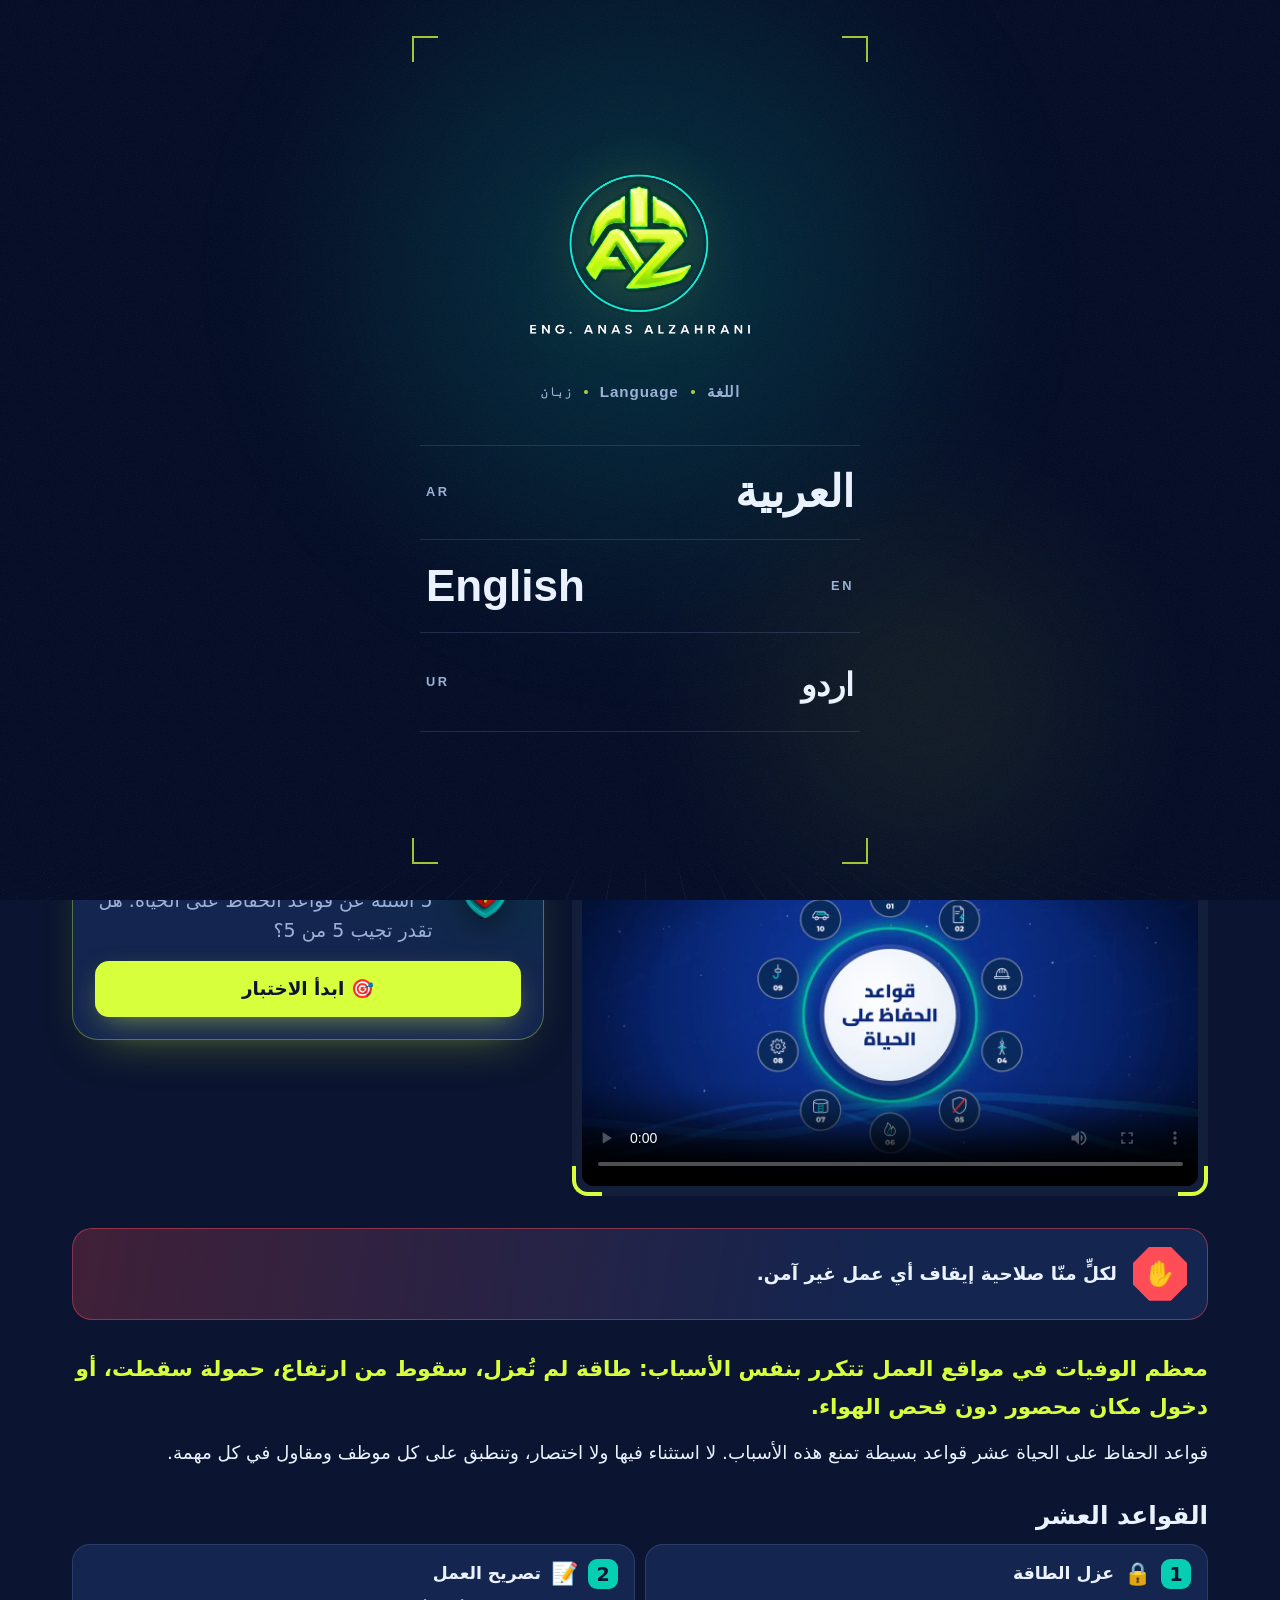
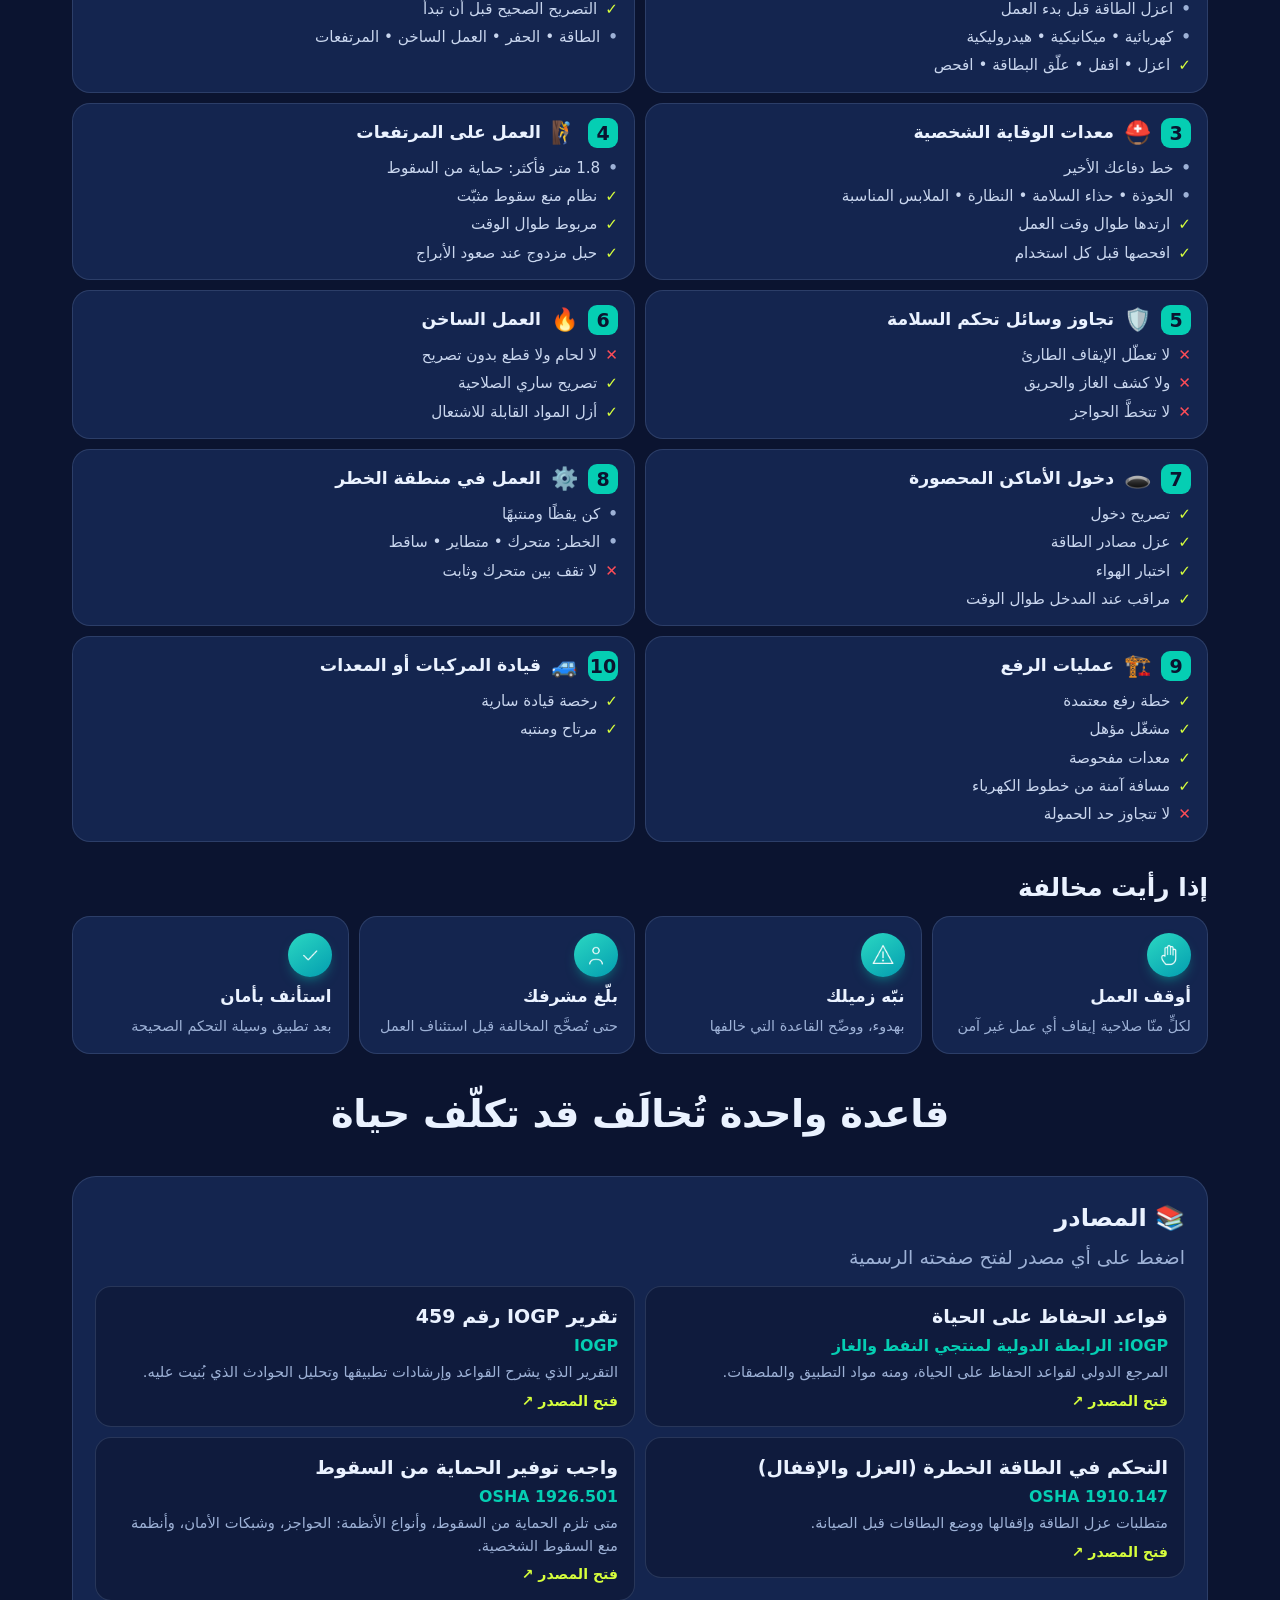
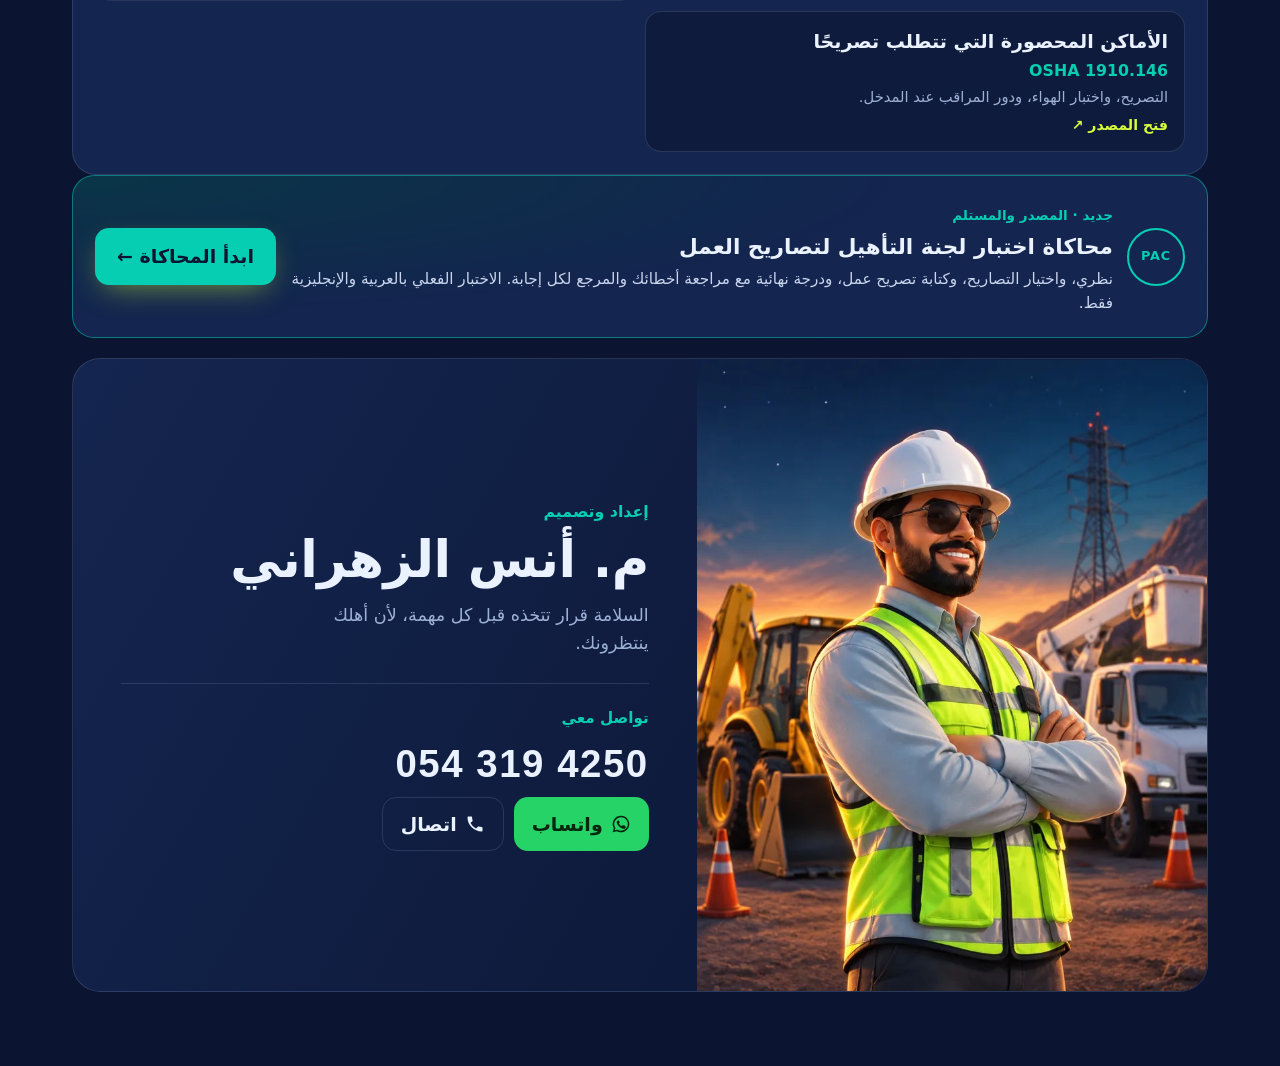
==== commit eb8c7d34: "Publish committee exam simulation: verified bank, home card and QR card Co-Authored-By: Claude Opus " ====
--- a/index.html
+++ b/index.html
@@ -35,8 +35,8 @@
 <link rel="preconnect" href="https://fonts.gstatic.com" crossorigin>
 <link href="https://fonts.googleapis.com/css2?family=Zain:wght@400;700;800;900&family=Noto+Nastaliq+Urdu:wght@400;700&display=swap" rel="stylesheet">
 <link rel="preload" as="image" href="img/logo.webp">
-<script src="content.js?v=202611120710"></script>
-<script src="quiz.js?v=202611120710"></script>
+<script src="content.js?v=202611221330"></script>
+<script src="quiz.js?v=202611221330"></script>
 <style>
 /* =====================================================================
    الألوان — مأخوذة من المقطع والرسمة. غيّرها هنا فقط
@@ -552,6 +552,13 @@
 .wtiles.five{grid-template-columns:repeat(2,minmax(0,1fr))}
 .wph{position:absolute;inset:0;display:grid;place-items:center;background:radial-gradient(circle,#2a1a10,#0B1430 75%)}
 .wph img{width:42%;max-width:150px;filter:drop-shadow(0 12px 24px rgba(0,0,0,.5))}
+.examcta{display:grid;gap:14px;align-items:center;padding:22px;border-radius:22px;text-decoration:none;color:var(--text);border:1.5px solid rgba(5,206,179,.5);background:radial-gradient(120% 140% at 0% 0%,rgba(5,206,179,.18),var(--dusk) 62%)}
+.examcta h2{font-family:var(--display);font-weight:900;font-size:1.35rem;line-height:1.3;margin:2px 0 6px}
+.examcta p{color:#C9D6EE;font-size:.95rem}
+.examcta .kick{color:var(--teal);font-weight:800;font-size:.85rem}
+.examcta .btn{justify-self:start;background:var(--teal);color:var(--night)}
+.xseal{width:58px;height:58px;border-radius:50%;display:grid;place-items:center;border:2px solid var(--teal);color:var(--teal);font-weight:900;font-size:.8rem;letter-spacing:.06em;direction:ltr}
+@media (min-width:700px){.examcta{grid-template-columns:auto 1fr auto}}
 .wlab{display:grid;gap:14px;align-items:center;padding:20px;border-radius:22px;border:1.5px solid rgba(255,154,77,.55);background:radial-gradient(120% 140% at 100% 0%,rgba(255,122,31,.22),var(--dusk) 60%)}
 .wlab h2{margin-bottom:6px}
 .wlab p{color:#C9D6EE}
@@ -731,9 +738,9 @@
 
 <main id="app"></main>
 
-<script src="workshops.js?v=202611120710"></script>
-<script src="ws-isolation.js?v=202611120710"></script>
-<script src="sections.js?v=202611120710"></script>
-<script src="app.js?v=202611120710"></script>
+<script src="workshops.js?v=202611221330"></script>
+<script src="ws-isolation.js?v=202611221330"></script>
+<script src="sections.js?v=202611221330"></script>
+<script src="app.js?v=202611221330"></script>
 </body>
 </html>
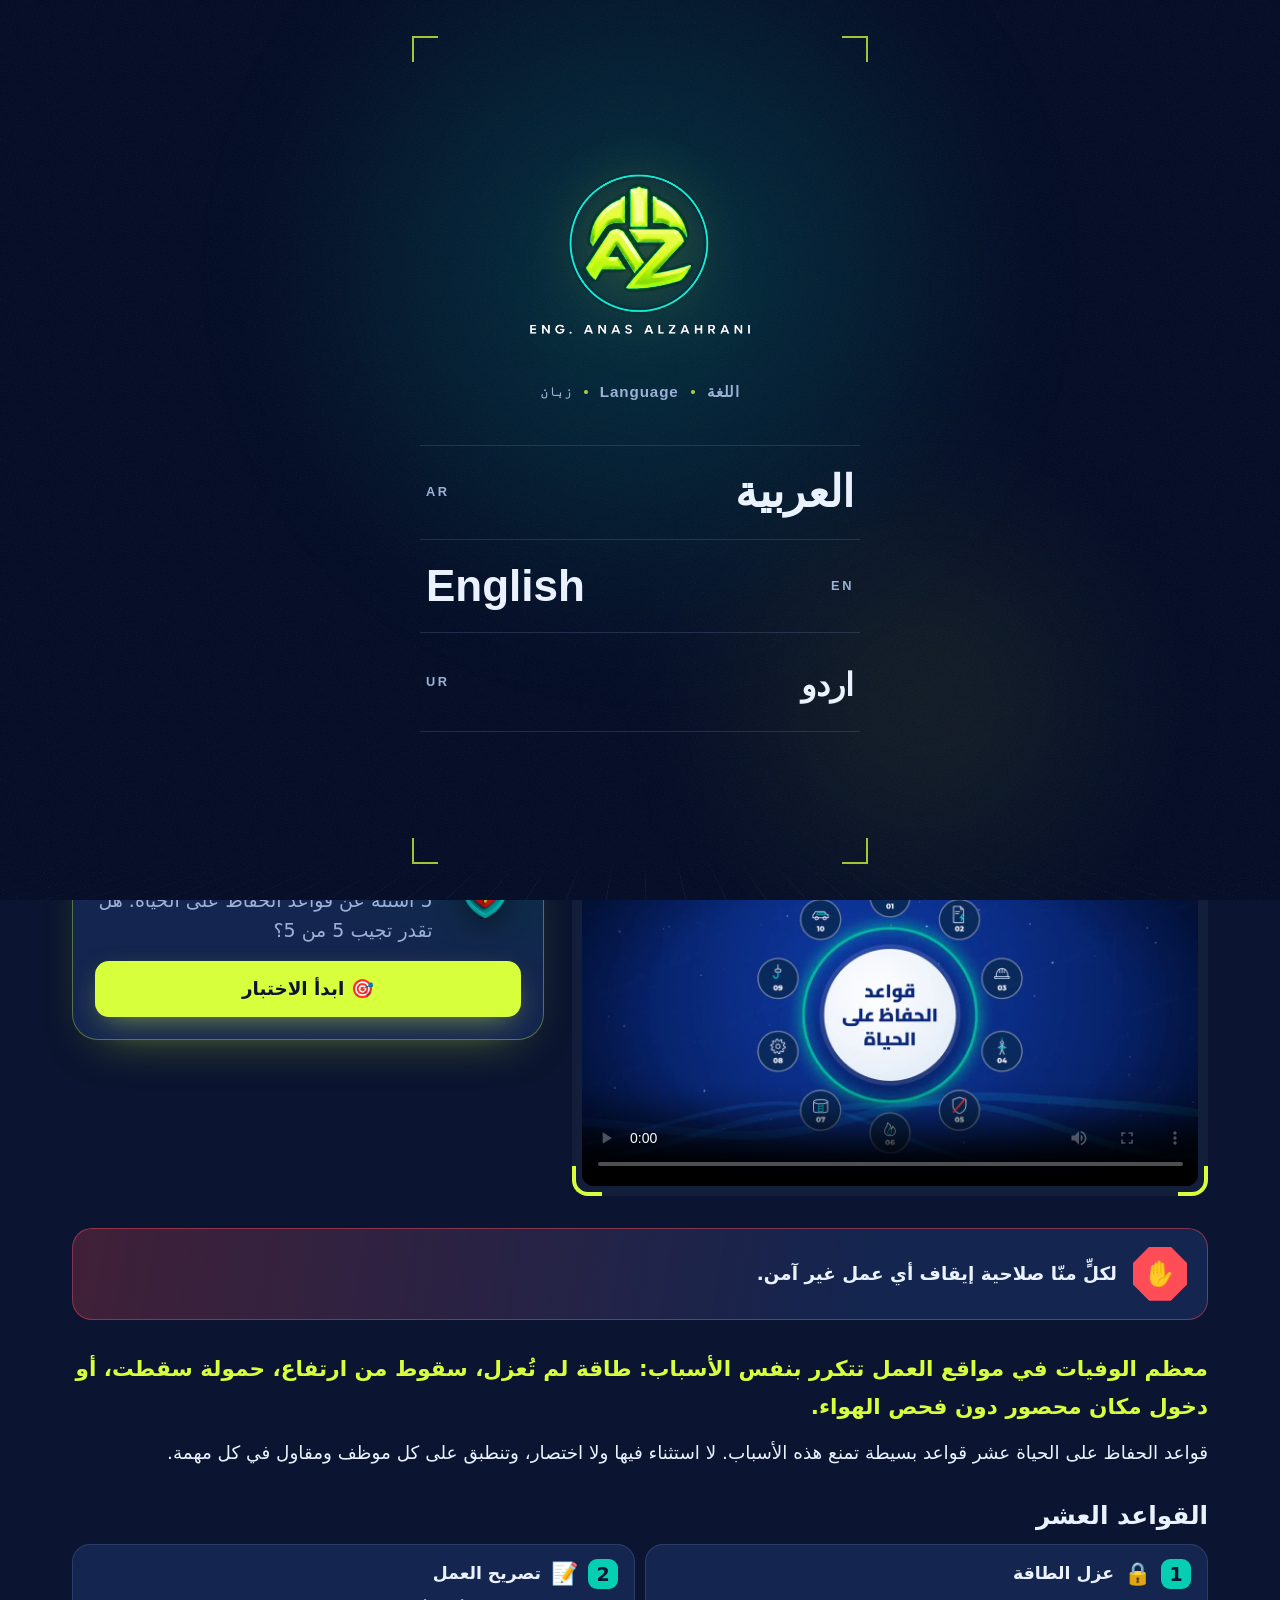
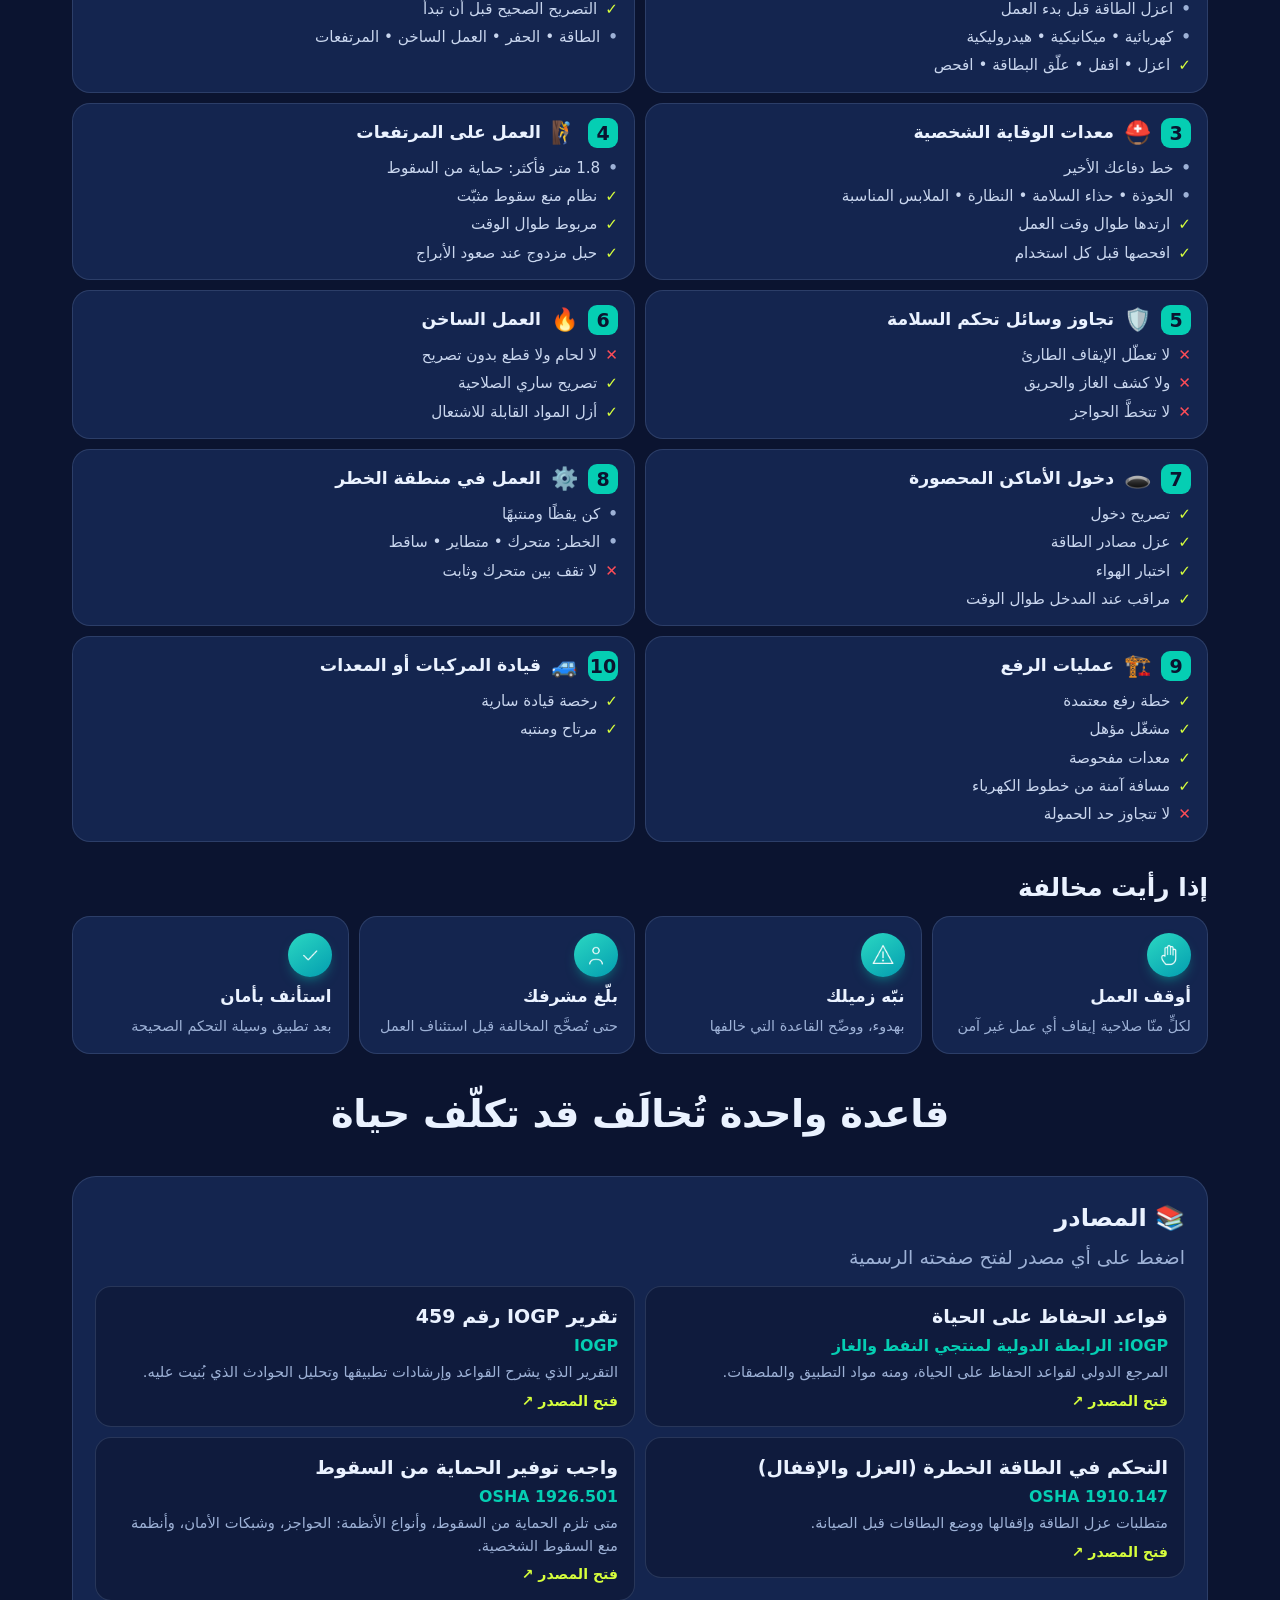
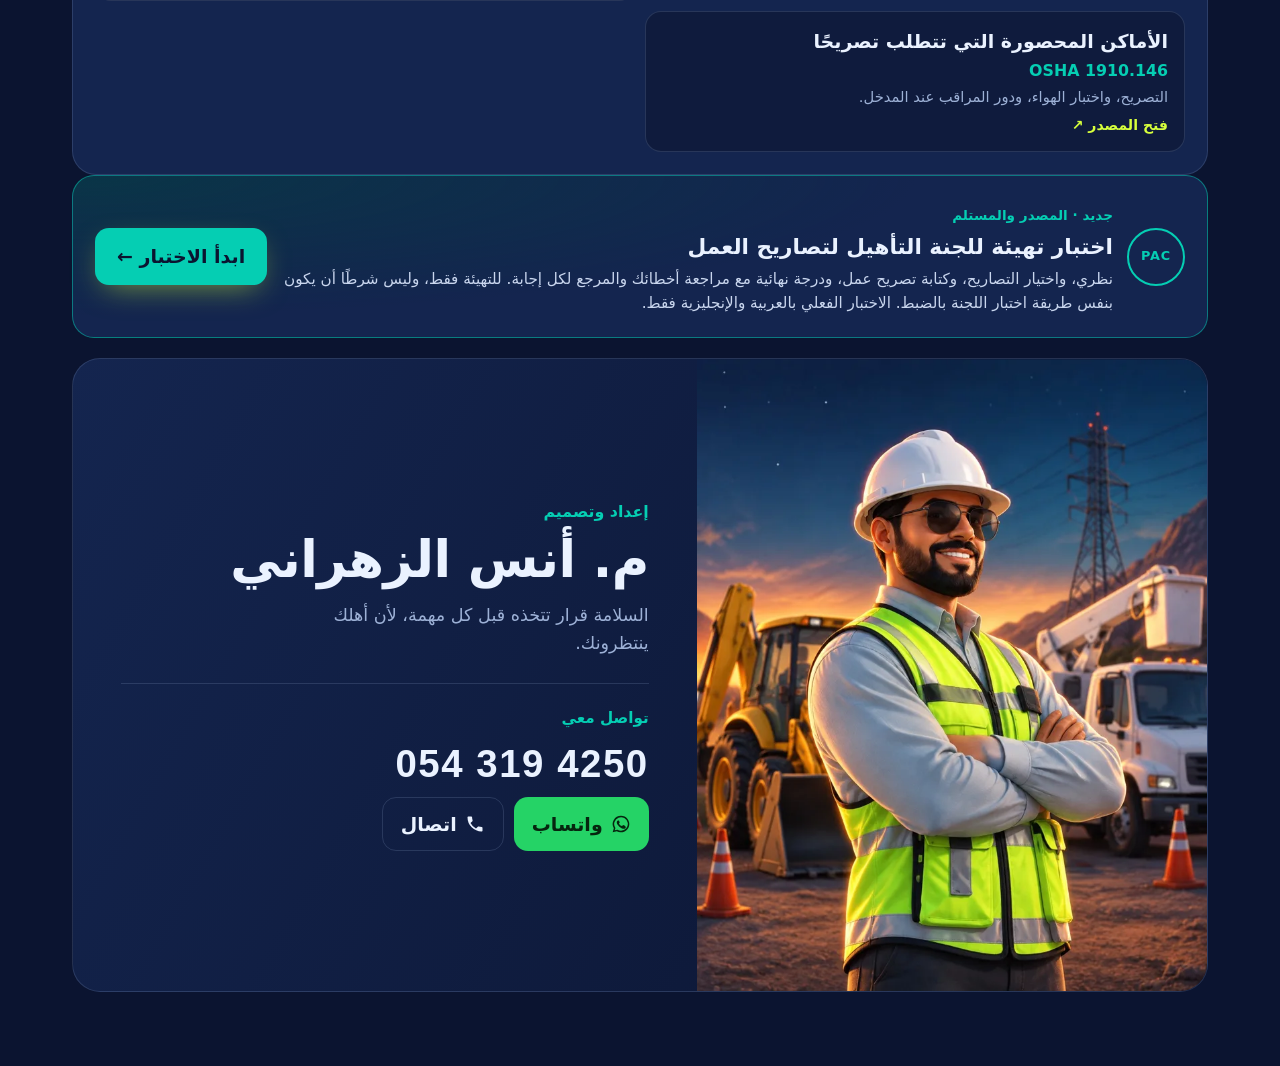
==== commit e60a7207: "Exam: clearer questions, tag-colour questions, credit and contact, preparation-only notes, new share" ====
--- a/index.html
+++ b/index.html
@@ -35,7 +35,7 @@
 <link rel="preconnect" href="https://fonts.gstatic.com" crossorigin>
 <link href="https://fonts.googleapis.com/css2?family=Zain:wght@400;700;800;900&family=Noto+Nastaliq+Urdu:wght@400;700&display=swap" rel="stylesheet">
 <link rel="preload" as="image" href="img/logo.webp">
-<script src="content.js?v=202611221330"></script>
+<script src="content.js?v=202611240400"></script>
 <script src="quiz.js?v=202611221330"></script>
 <style>
 /* =====================================================================
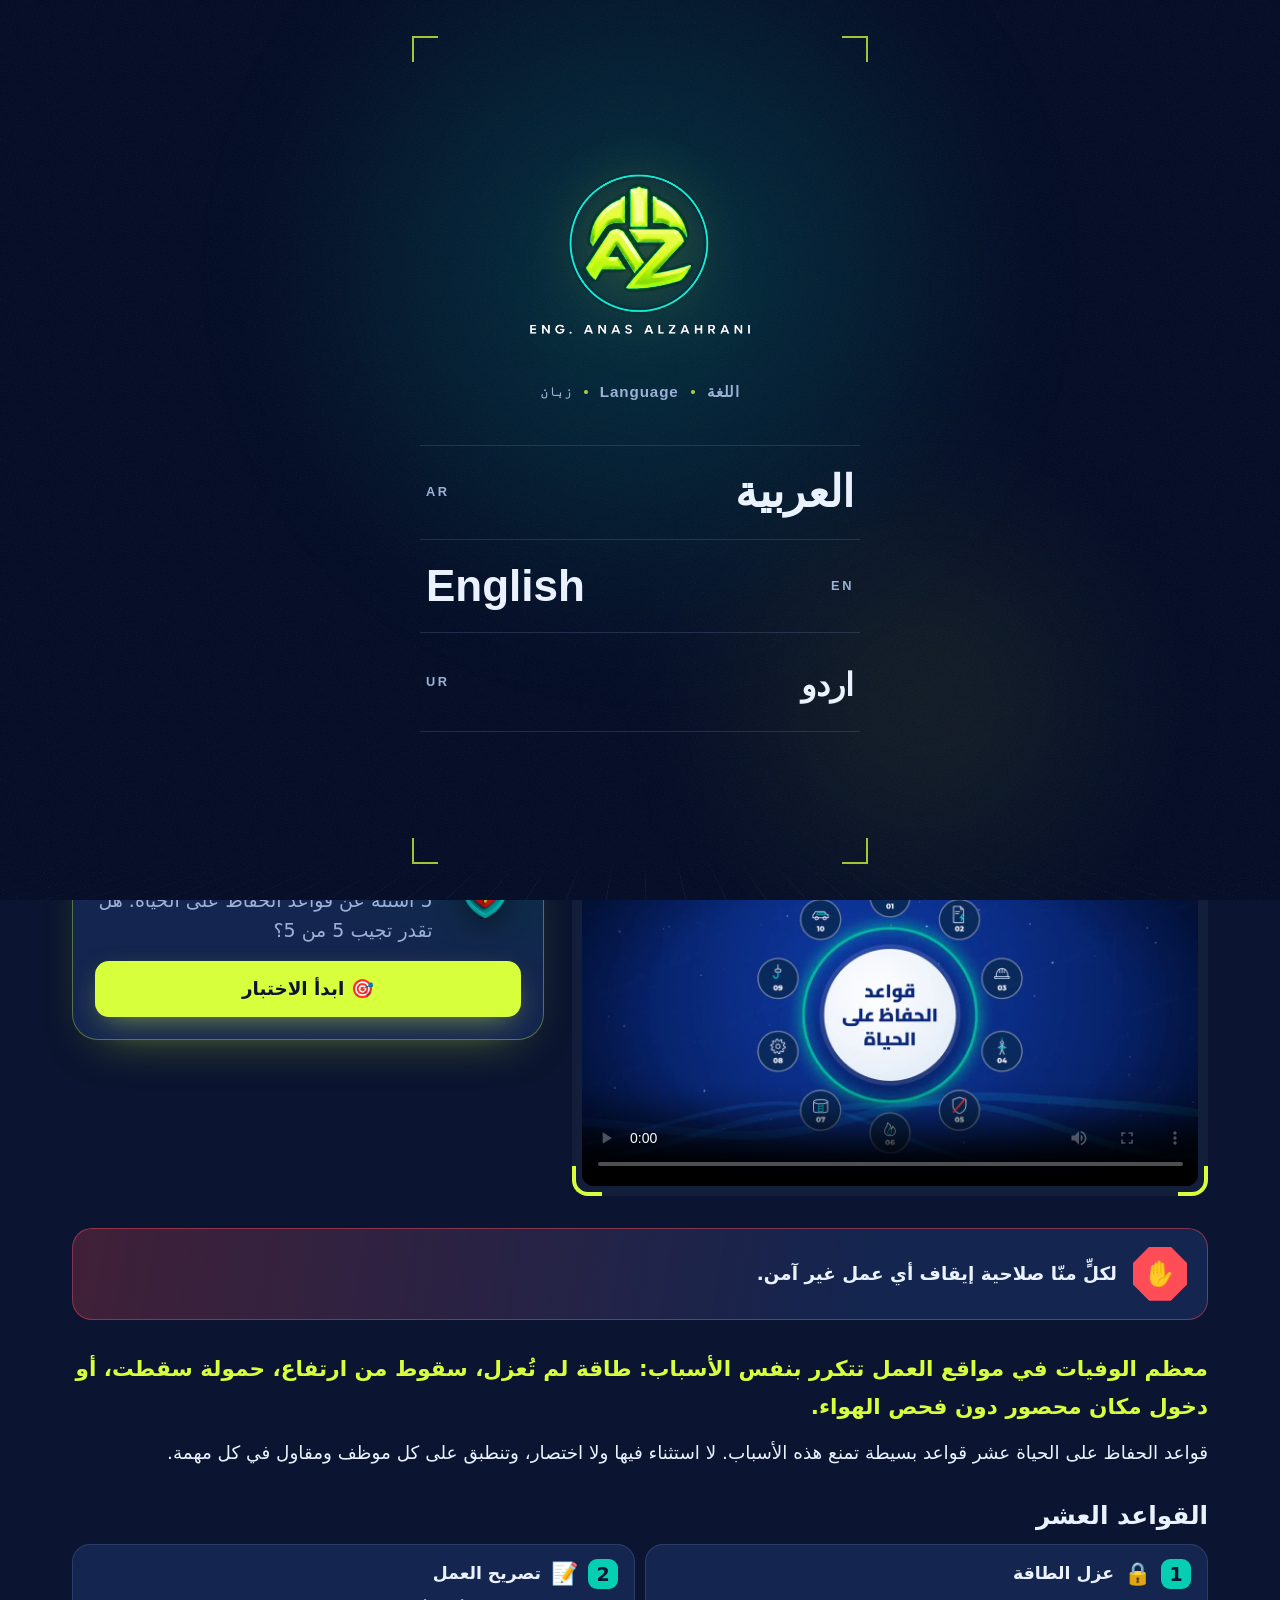
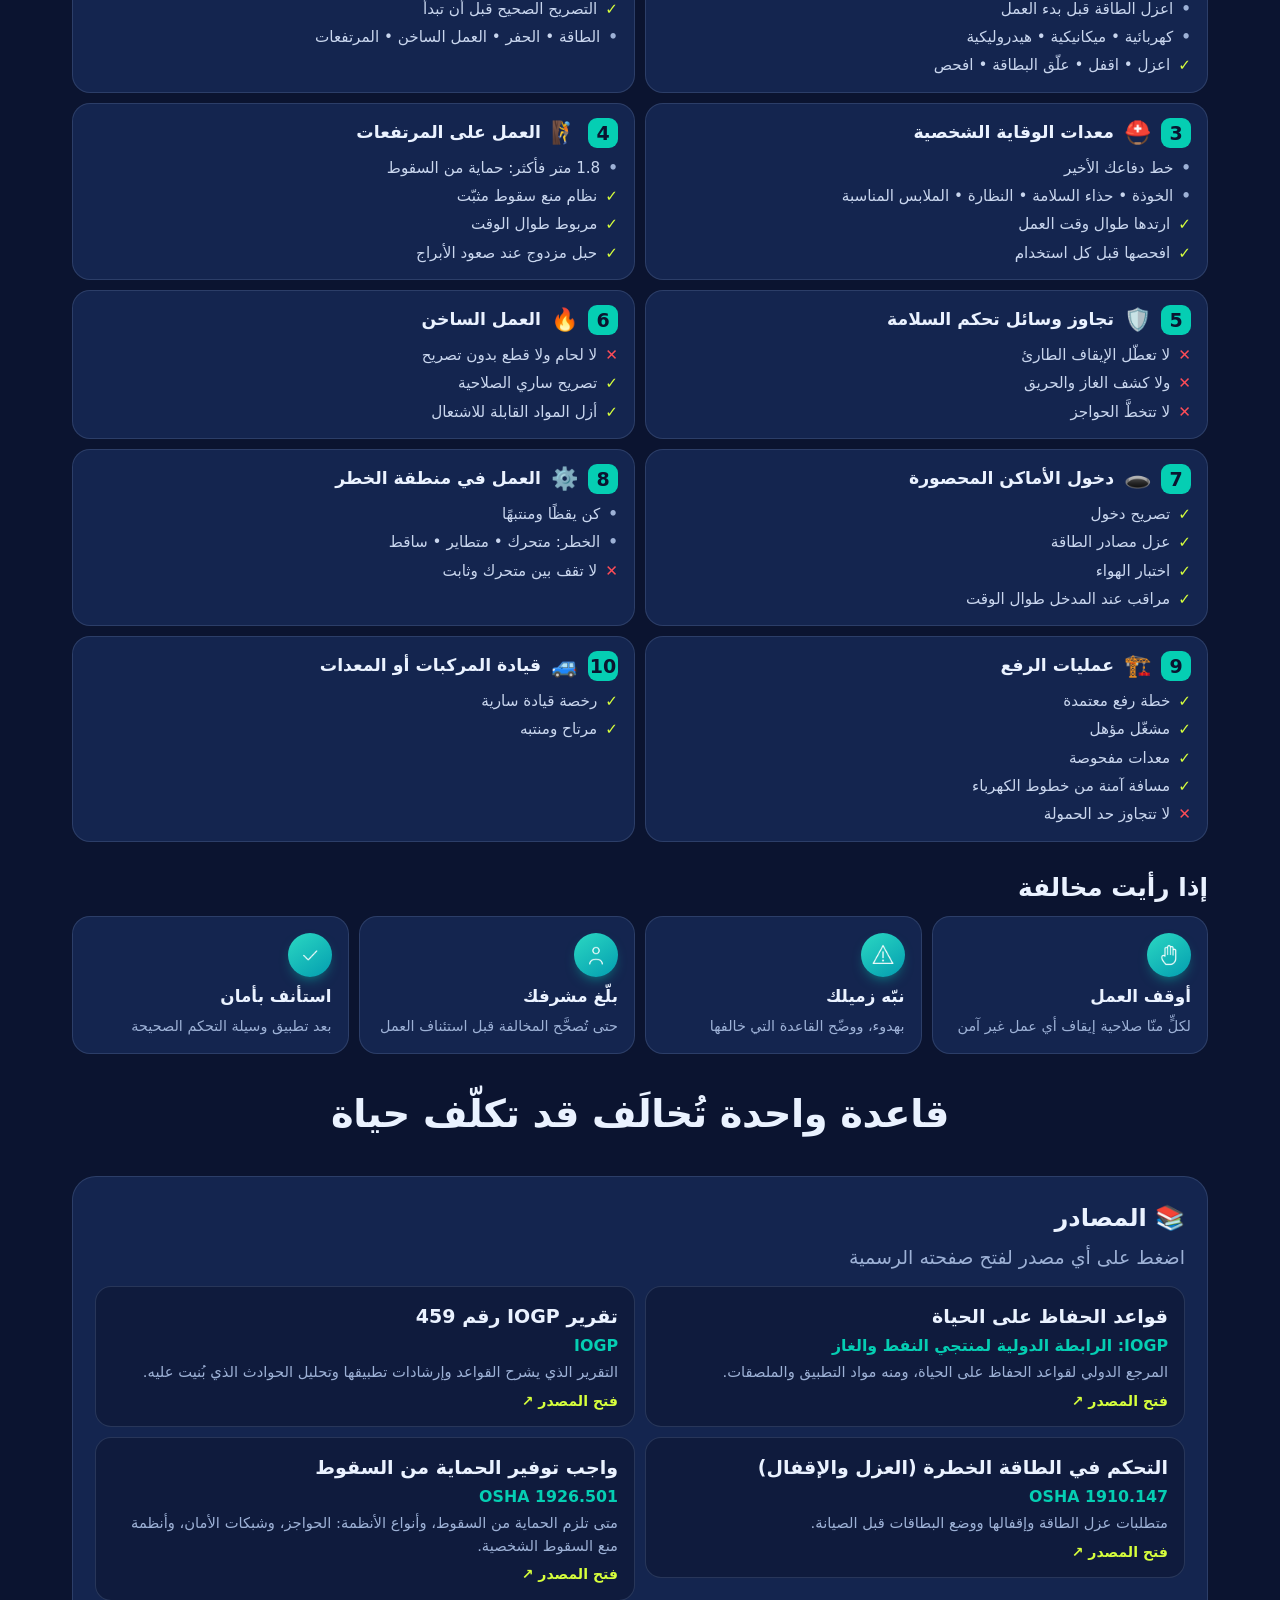
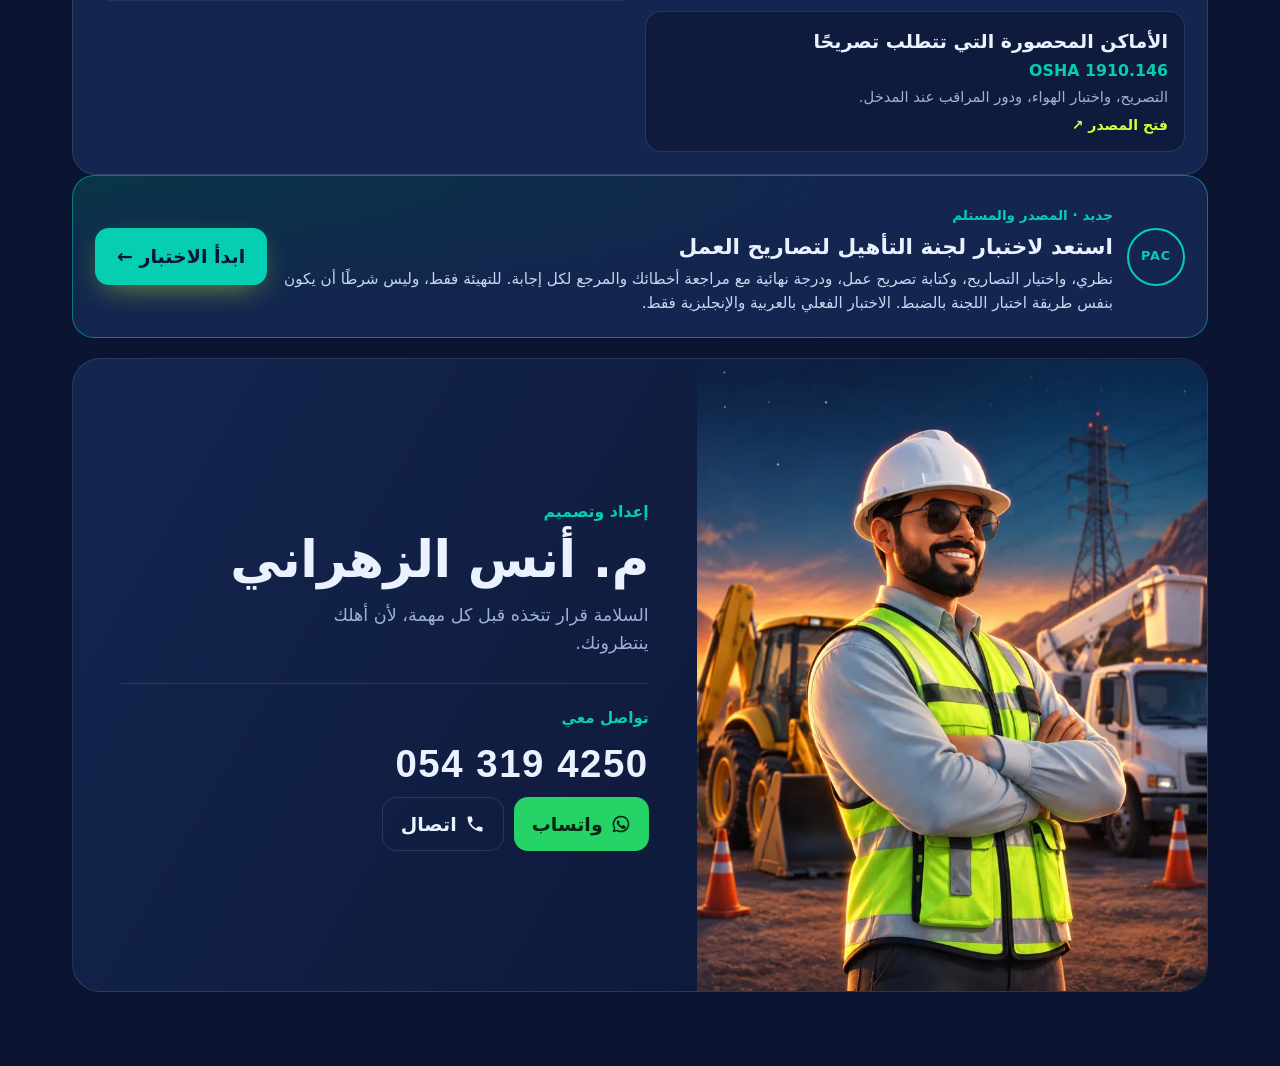
==== commit c4f2bf6f: "Exam tab bar icons with labels; main site name; mobile layout fixes - Hand-drawn SVG icons: outline " ====
--- a/index.html
+++ b/index.html
@@ -35,7 +35,7 @@
 <link rel="preconnect" href="https://fonts.gstatic.com" crossorigin>
 <link href="https://fonts.googleapis.com/css2?family=Zain:wght@400;700;800;900&family=Noto+Nastaliq+Urdu:wght@400;700&display=swap" rel="stylesheet">
 <link rel="preload" as="image" href="img/logo.webp">
-<script src="content.js?v=202611240400"></script>
+<script src="content.js?v=202611241000"></script>
 <script src="quiz.js?v=202611221330"></script>
 <style>
 /* =====================================================================
@@ -738,7 +738,7 @@
 
 <main id="app"></main>
 
-<script src="workshops.js?v=202611221330"></script>
+<script src="workshops.js?v=202611241000"></script>
 <script src="ws-isolation.js?v=202611221330"></script>
 <script src="sections.js?v=202611221330"></script>
 <script src="app.js?v=202611221330"></script>
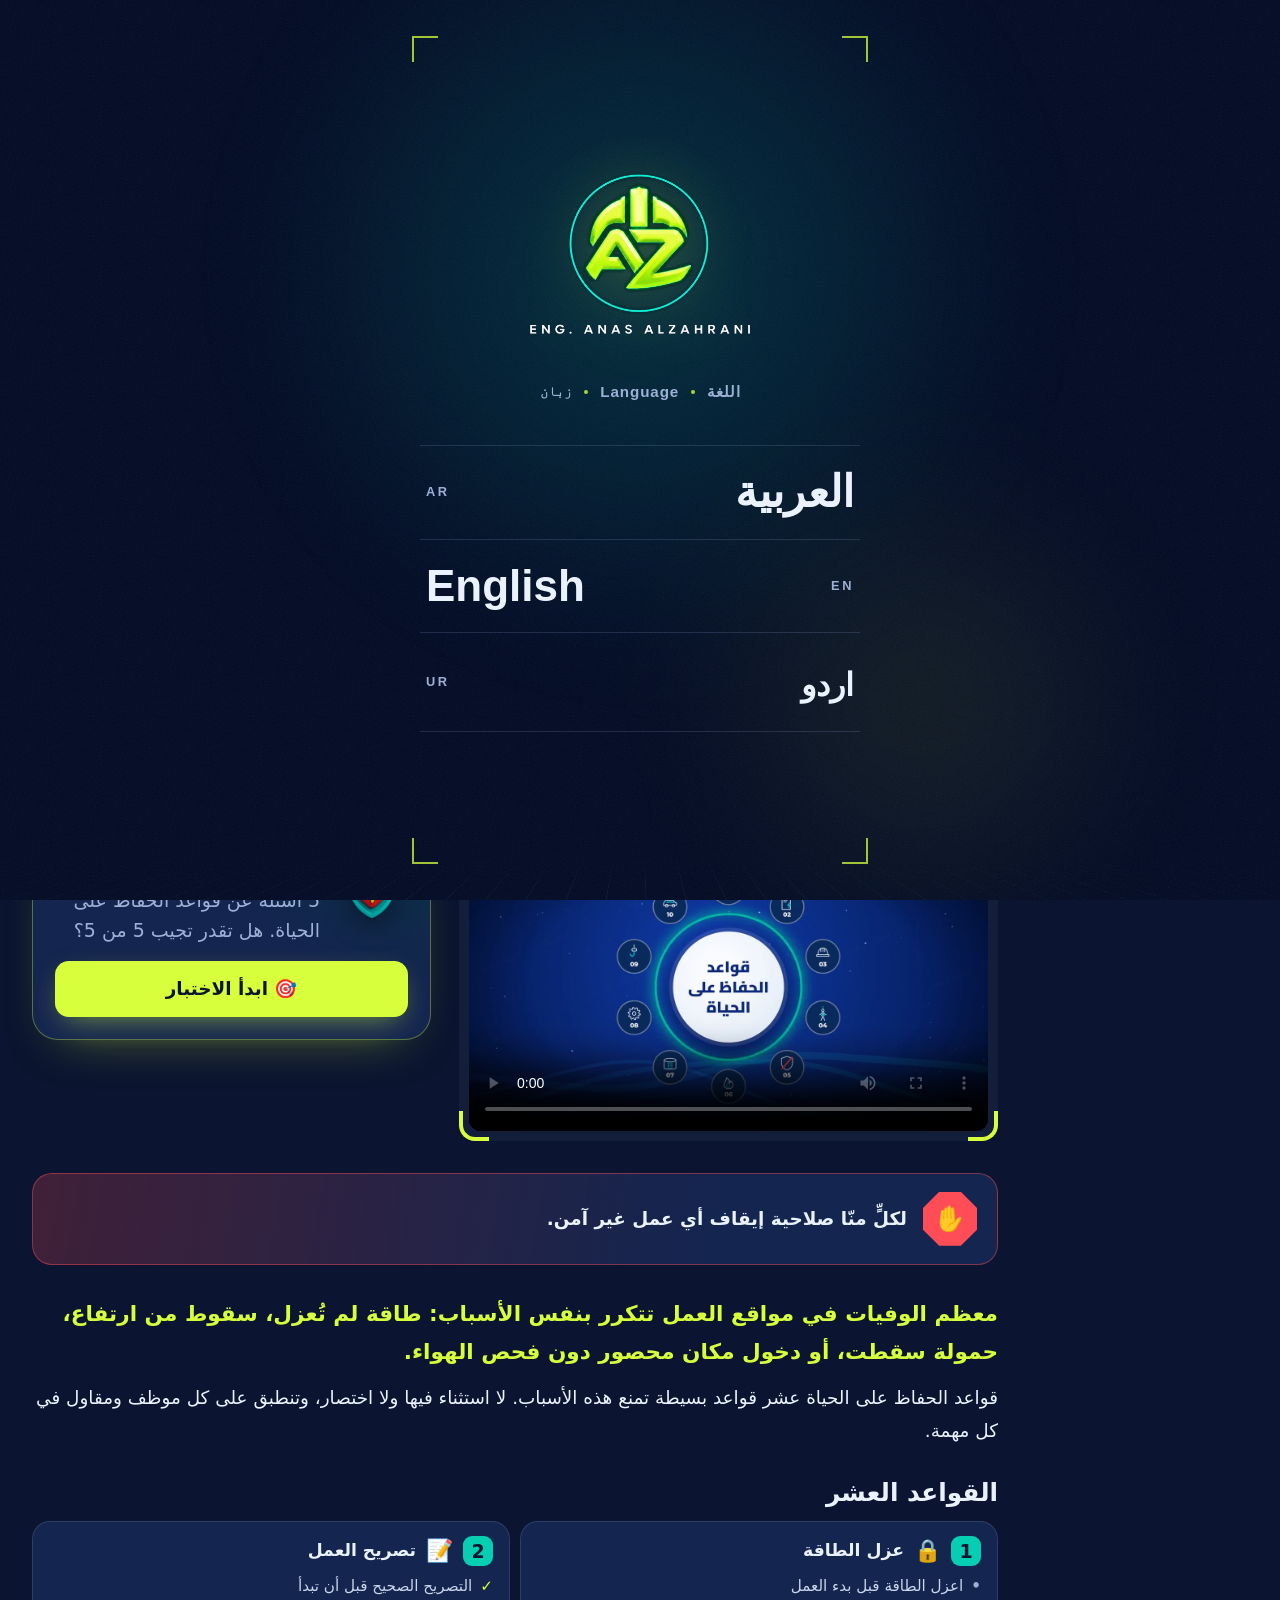
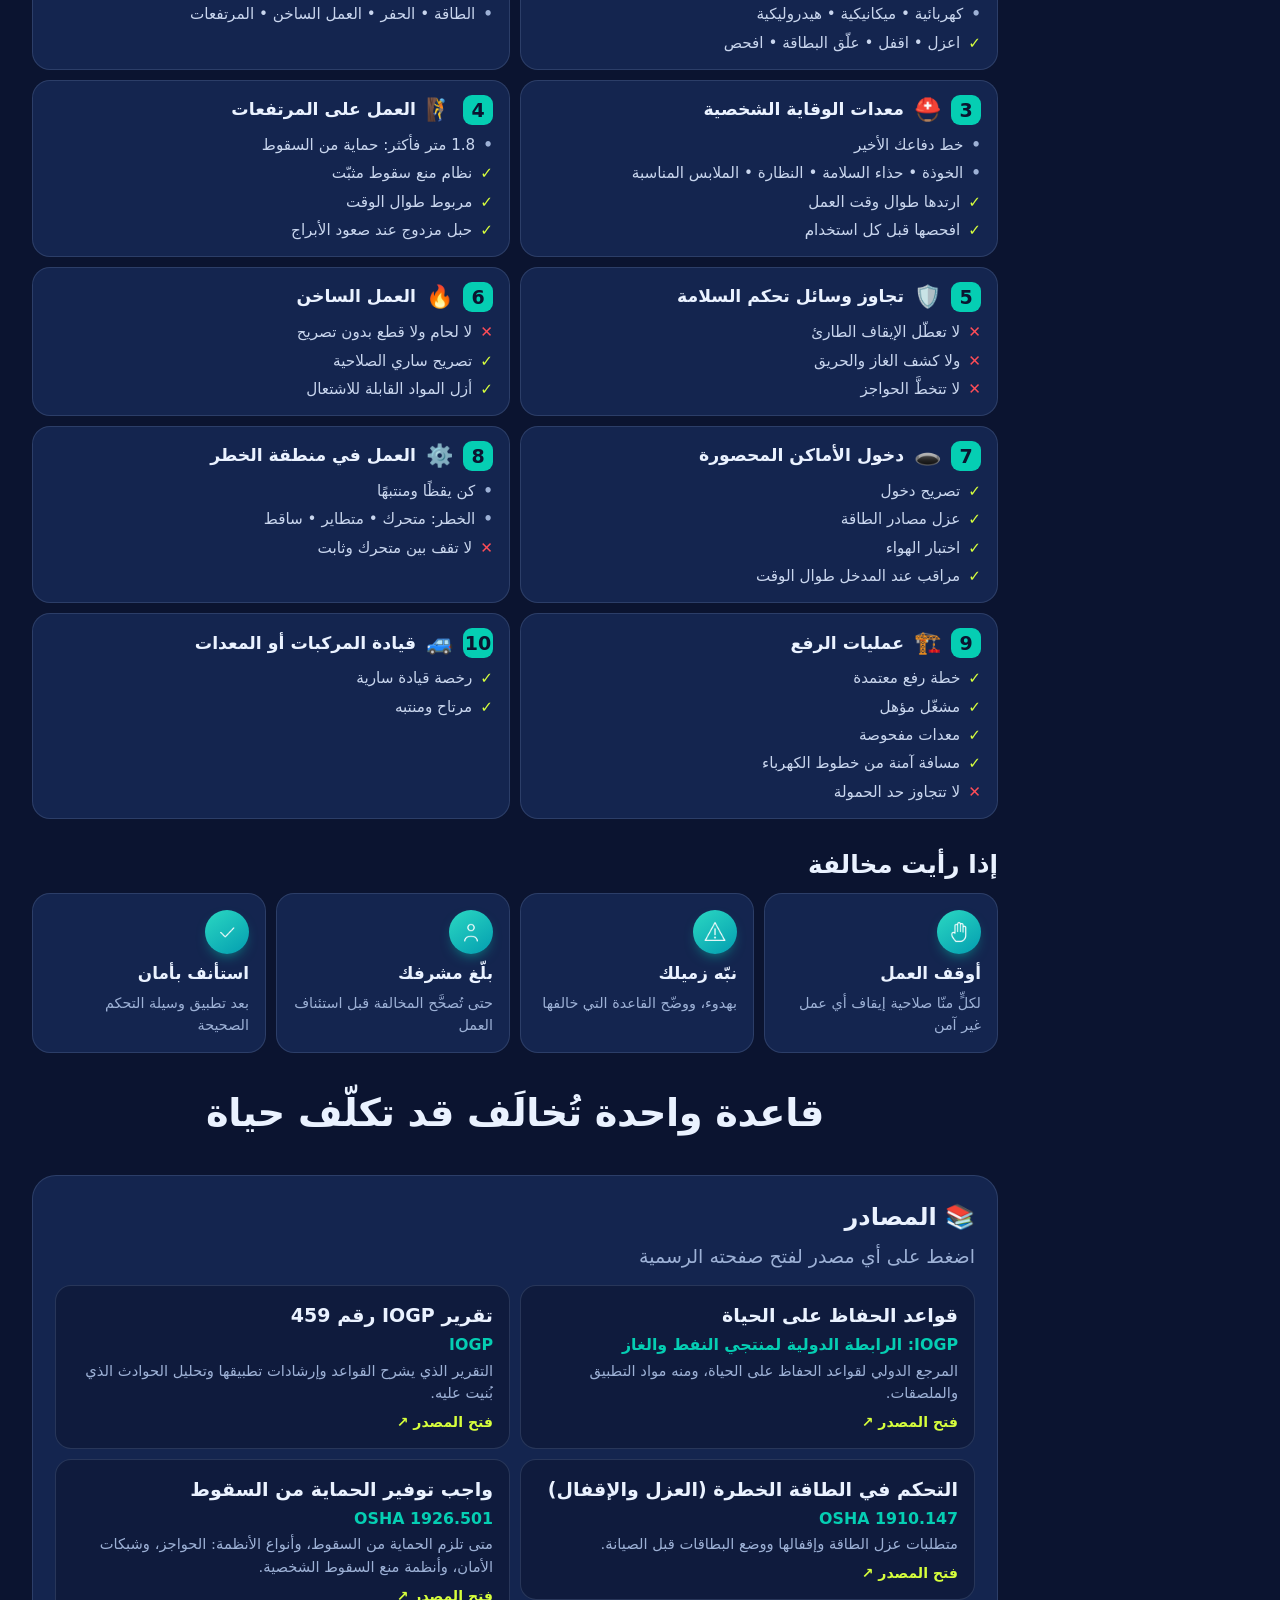
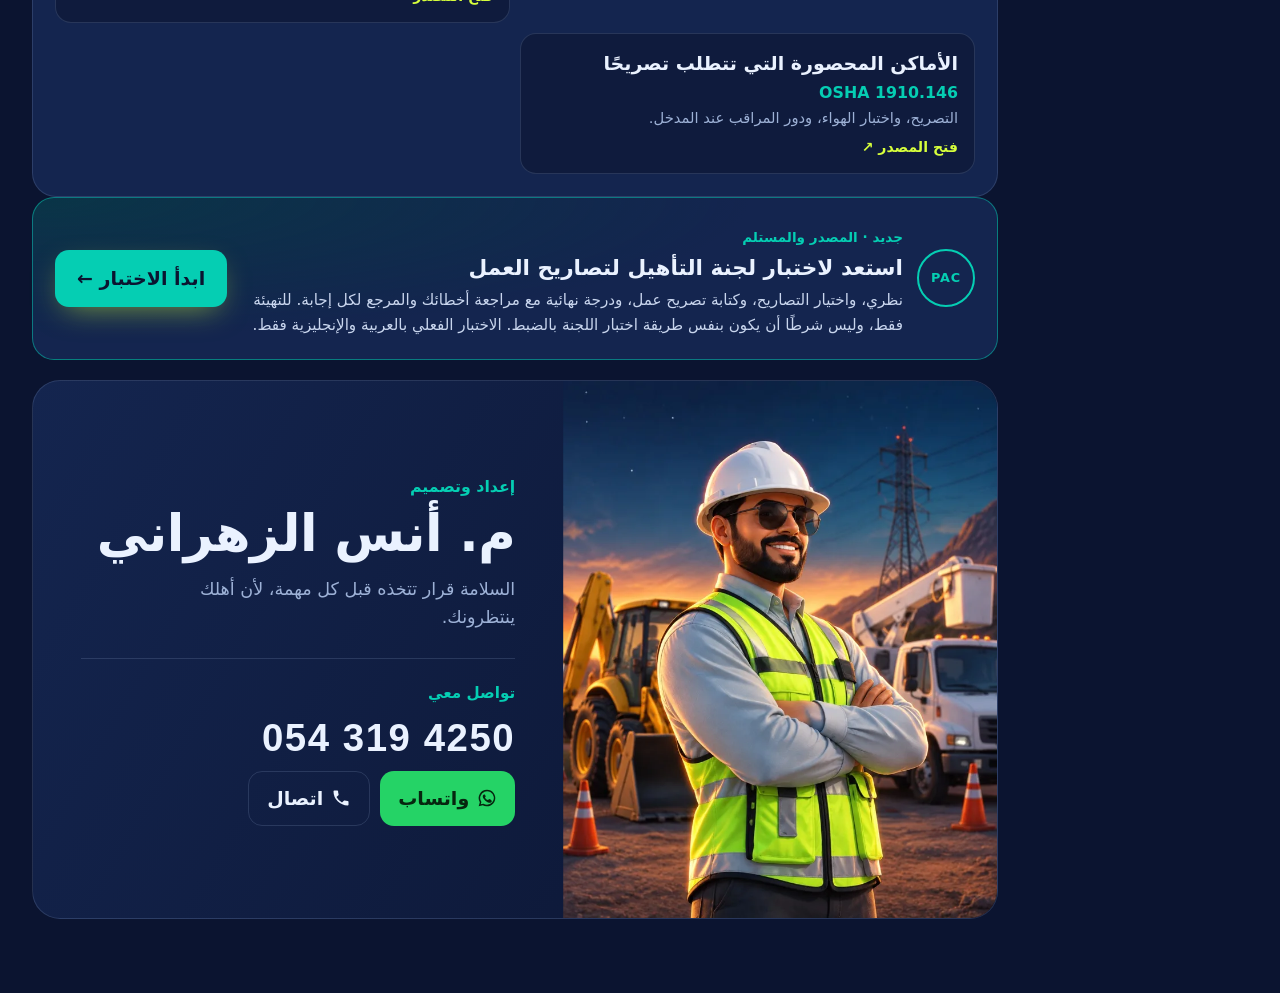
==== commit 8c884e7f: "Main site and fire lab: exam-style navigation in the site's own colours - Side menu on computers and" ====
--- a/index.html
+++ b/index.html
@@ -712,6 +712,7 @@
 #picker .plogo img{width:100%;height:auto;filter:drop-shadow(0 0 30px rgba(215,255,60,.2))}
 @media (min-width:960px){.hero .in .mimg.logo{width:100%;max-width:440px;padding-top:0;justify-self:center}.hero .in .mimg.logo + .copy{margin-top:0}}
 </style>
+<link rel="stylesheet" href="shell.css?v=202611251600">
 </head>
 <body>
 
@@ -742,5 +743,6 @@
 <script src="ws-isolation.js?v=202611221330"></script>
 <script src="sections.js?v=202611221330"></script>
 <script src="app.js?v=202611221330"></script>
+<script src="shell.js?v=202611251500"></script>
 </body>
 </html>
--- a/shell.css
+++ b/shell.css
@@ -0,0 +1,49 @@
+/* Navigation shell in the exam style (side menu on computers, tab bar on phones). Built by shell.js. */
+:root{--xsa:#D7FF3C;--xsbg:rgba(11,20,48,.86);--spring:cubic-bezier(.34,1.56,.64,1);--smooth:cubic-bezier(.22,1,.36,1)}
+/* ===================== navigation shell (built by shell.js) ===================== */
+.xs-side{display:none}
+.xs-tab{display:none}
+.xs-ic{display:block}
+@media (min-width:961px){
+  html.xs .xs-side{display:flex;position:fixed;top:0;bottom:0;inset-inline-start:0;width:250px;z-index:30;flex-direction:column;gap:6px;padding:18px 14px;background:rgba(11,20,48,.86);border-inline-end:1px solid rgba(157,177,214,.18);backdrop-filter:blur(22px);-webkit-backdrop-filter:blur(22px);overflow-y:auto}
+  html.xs body{padding-inline-start:250px}
+  html.xs .top{inset-inline-start:250px}
+  html.xs .top .logo{visibility:hidden}
+}
+.xs-brand{display:flex;align-items:center;gap:10px;padding:6px 8px 14px;font-weight:900;font-size:1.02rem;line-height:1.2;color:#F3F4F6;text-decoration:none}
+.xs-brand .m{flex:0 0 38px;height:38px;border-radius:10px;display:grid;place-items:center;background:#D7FF3C;box-shadow:0 0 18px rgba(215,255,60,.35);font-size:1.1rem}
+.xs-brand small{display:block;color:#9DB1D6;font-weight:700;font-size:.72rem}
+.xs-h{font-size:.68rem;font-weight:800;letter-spacing:.2em;color:#6F86B0;padding:12px 10px 4px;text-transform:uppercase}
+.xs-nav{display:flex;align-items:center;gap:11px;padding:9px 12px;border-radius:12px;color:#C9D6EE;font-weight:700;font-size:.98rem;text-decoration:none;transition:background .25s,color .25s}
+.xs-nav:hover{background:rgba(255,255,255,.05);color:#fff}
+.xs-nav.on{background:#D7FF3C;color:#0B1430;box-shadow:0 10px 26px -14px rgba(215,255,60,.7)}
+.xs-nav svg{flex:0 0 22px}
+.xs-grow{flex:1}
+.xs-card{padding:12px;border-radius:14px;background:rgba(24,26,33,.72);border:1px solid rgba(255,255,255,.14);display:grid;gap:6px}
+.xs-card small{color:#9DB1D6;font-weight:700;font-size:.74rem}
+.xs-card b{font-size:.98rem}
+.xs-card a.num{color:#FF8D84;font-weight:800;font-size:.9rem;direction:ltr;text-align:start;text-decoration:none}
+.xs-card .row{display:flex;gap:6px}
+.xs-card .row a{flex:1;display:inline-flex;align-items:center;justify-content:center;gap:6px;padding:6px 8px;border-radius:99px;font-weight:800;font-size:.8rem;text-decoration:none}
+.xs-card .wa{background:#1FAF5A;color:#fff}.xs-card .call{background:rgba(157,177,214,.18);border:1px solid rgba(255,255,255,.14);color:#fff}
+body.ur .xs-nav,body.ur .xs-tab .tl{font-family:"Noto Nastaliq Urdu","Zain",serif}
+
+@media (max-width:960px){
+  html.xs .xs-tab{display:flex;position:fixed;left:12px;right:12px;bottom:calc(12px + env(safe-area-inset-bottom));z-index:30;gap:4px;padding:6px;border-radius:999px;background:rgba(11,20,48,.88);border:1px solid rgba(157,177,214,.22);box-shadow:0 18px 40px -14px rgba(0,0,0,.85),inset 0 1px 0 rgba(255,255,255,.06);backdrop-filter:blur(24px) saturate(1.4);-webkit-backdrop-filter:blur(24px) saturate(1.4);transform-origin:50% 100%;transition:transform .35s var(--smooth),padding .35s var(--smooth),left .35s var(--smooth),right .35s var(--smooth)}
+  html.xs body{padding-bottom:96px}
+  .xs-tab a{flex:1;min-width:0;height:62px;display:flex;flex-direction:column;align-items:center;justify-content:center;gap:3px;border-radius:22px;color:#9DB1D6;text-decoration:none;transition:background .25s,color .25s,height .35s var(--smooth),transform .2s;-webkit-tap-highlight-color:transparent}
+  .xs-tab a:active{transform:scale(.93)}
+  .xs-tab .xs-ic{transition:width .35s var(--smooth),height .35s var(--smooth)}
+  .xs-tab .tl{font-size:11px;font-weight:800;line-height:1;white-space:nowrap;max-width:100%;overflow:hidden;text-overflow:ellipsis;transition:font-size .35s var(--smooth)}
+  body.ur .xs-tab .tl{line-height:1.5;font-size:10px}
+  .xs-tab a.on{background:#D7FF3C;color:#0B1430}
+  .xs-tab a.on .tl{font-weight:900}
+  html.xs .xs-tab.mini{left:30px;right:30px;padding:4px;transform:translateY(4px)}
+  .xs-tab.mini a{height:50px;gap:2px}
+  .xs-tab.mini .xs-ic{width:22px;height:22px}
+  .xs-tab.mini .tl{font-size:10px}
+}
+html.xs-lab .xs-tab{display:none!important}
+html.xs-lab body{padding-bottom:0!important}
+@media print{.xs-side,.xs-tab{display:none!important}html.xs body{padding:0!important}}
+.xs-side,.xs-side *,.xs-tab,.xs-tab *{box-sizing:border-box}
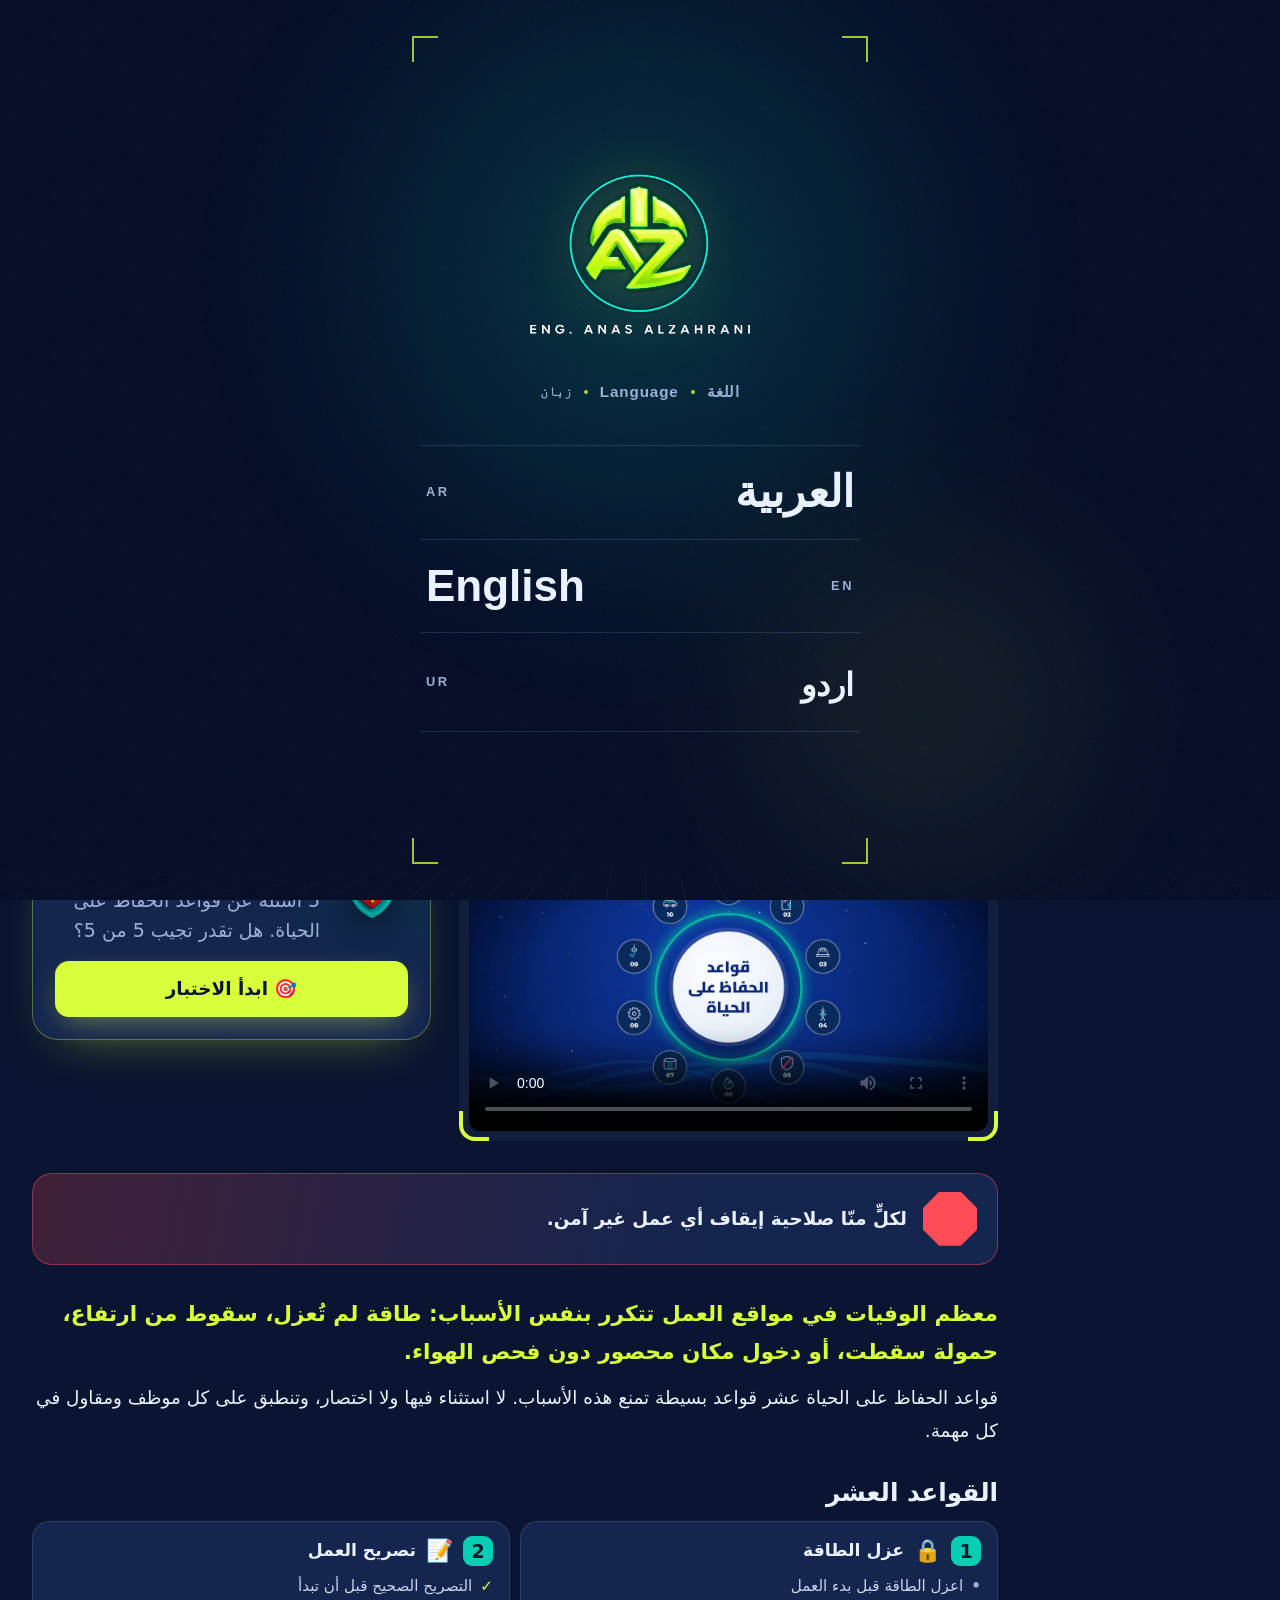
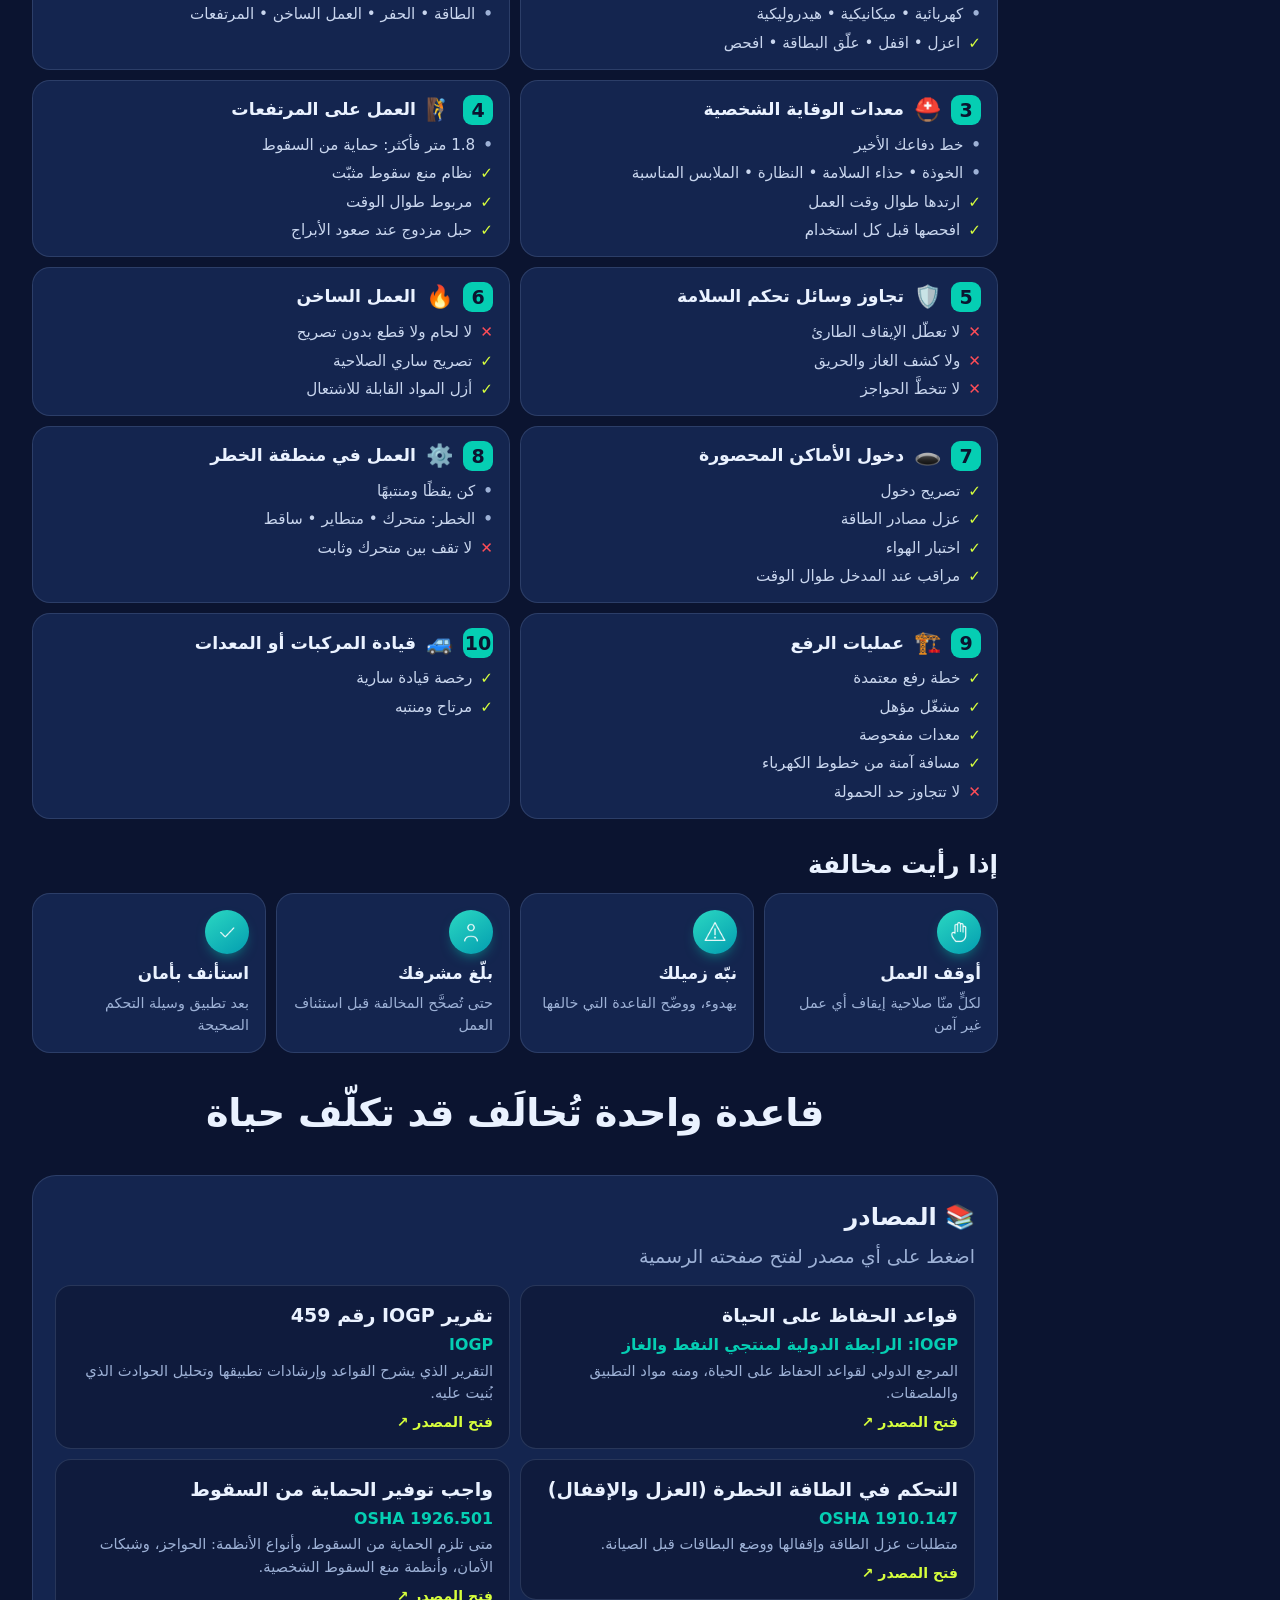
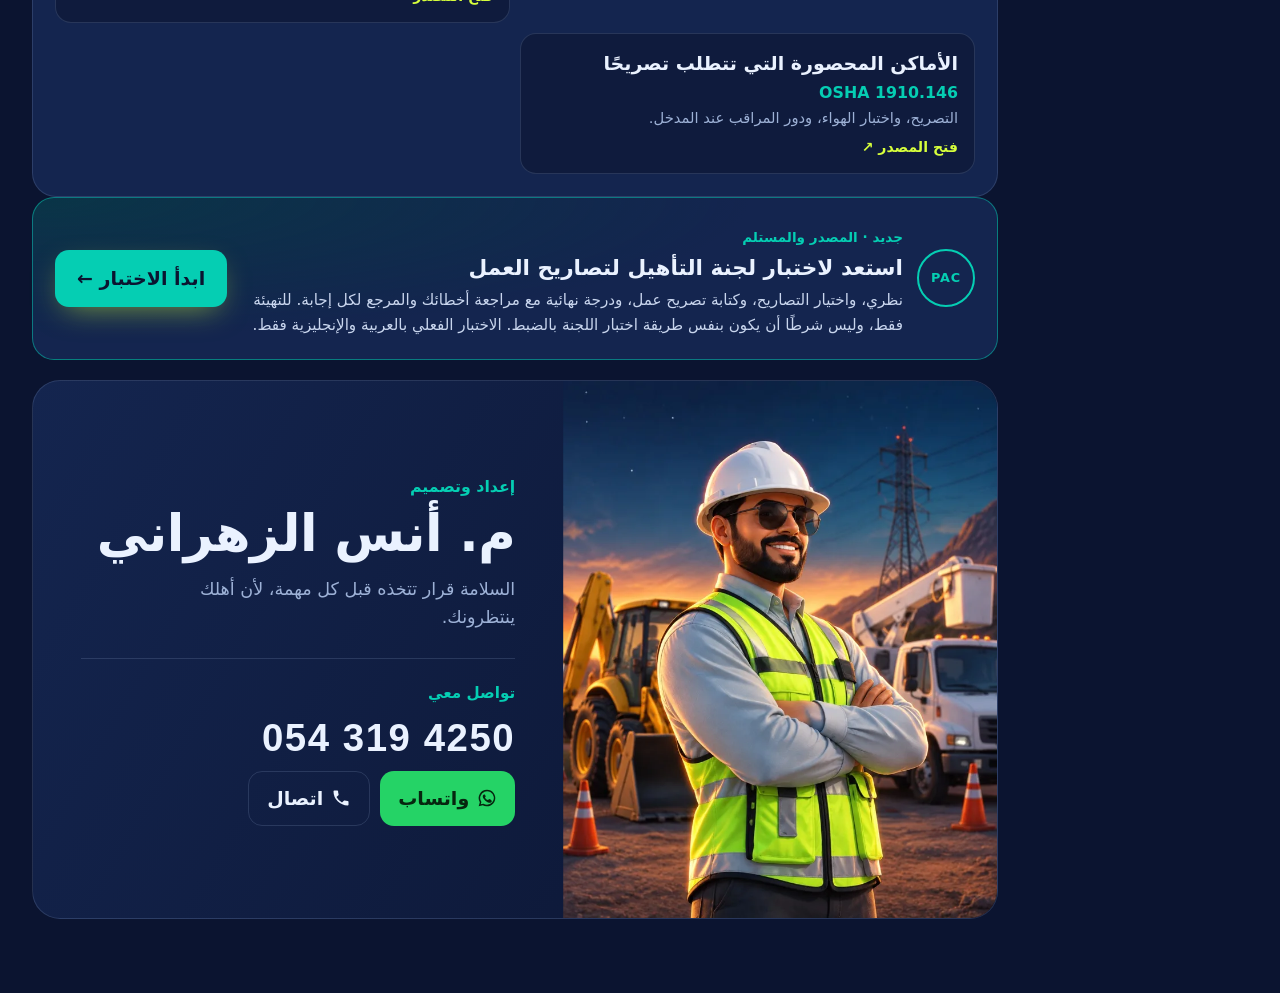
==== commit d6c2f8c3: "One bottom bar everywhere: same icons on the main site, workshops, lab and exam Co-Authored-By: Clau" ====
--- a/index.html
+++ b/index.html
@@ -712,7 +712,7 @@
 #picker .plogo img{width:100%;height:auto;filter:drop-shadow(0 0 30px rgba(215,255,60,.2))}
 @media (min-width:960px){.hero .in .mimg.logo{width:100%;max-width:440px;padding-top:0;justify-self:center}.hero .in .mimg.logo + .copy{margin-top:0}}
 </style>
-<link rel="stylesheet" href="shell.css?v=202611251600">
+<link rel="stylesheet" href="shell.css?v=202611251800">
 </head>
 <body>
 
@@ -742,7 +742,7 @@
 <script src="workshops.js?v=202611241000"></script>
 <script src="ws-isolation.js?v=202611221330"></script>
 <script src="sections.js?v=202611221330"></script>
-<script src="app.js?v=202611221330"></script>
-<script src="shell.js?v=202611251500"></script>
+<script src="app.js?v=202611251700"></script>
+<script src="shell.js?v=202611251800"></script>
 </body>
 </html>
--- a/shell.css
+++ b/shell.css
@@ -43,7 +43,29 @@
   .xs-tab.mini .xs-ic{width:22px;height:22px}
   .xs-tab.mini .tl{font-size:10px}
 }
-html.xs-lab .xs-tab{display:none!important}
-html.xs-lab body{padding-bottom:0!important}
 @media print{.xs-side,.xs-tab{display:none!important}html.xs body{padding:0!important}}
 .xs-side,.xs-side *,.xs-tab,.xs-tab *{box-sizing:border-box}
+
+.xs-pic{display:block;width:34px;height:34px;object-fit:contain;flex:0 0 auto;filter:drop-shadow(0 4px 8px rgba(0,0,0,.35));transition:width .35s var(--smooth),height .35s var(--smooth),transform .35s var(--spring)}
+.xs-nav .xs-pic{width:30px;height:30px}
+.xs-nav.on .xs-pic,.xs-tab a.on .xs-pic{transform:scale(1.08)}
+@media (max-width:960px){
+  .xs-tab a{height:70px;gap:2px;padding:0 4px}
+  .xs-tab .tl{white-space:normal;text-align:center;line-height:1.12;font-size:10.5px;display:-webkit-box;-webkit-line-clamp:2;-webkit-box-orient:vertical}
+  body.ur .xs-tab .tl{line-height:1.45;font-size:9.5px}
+  .xs-tab.mini a{height:56px}
+  .xs-tab.mini .xs-pic{width:26px;height:26px}
+  .xs-tab.mini .tl{font-size:9.5px}
+  html.xs body{padding-bottom:104px}
+}
+
+.xs-side,.xs-tab{font-family:"Zain",system-ui,sans-serif}
+html.xs-exam .xs-side{display:none!important}
+html.xs-exam body{padding-inline-start:0!important}
+html.xs-off .xs-tab{display:none!important}
+html.xs-off body{padding-bottom:0!important}
+@media (max-width:960px){
+  html.xs-lab #app{height:calc(100dvh - 0px)}
+  html.xs-lab aside{padding-bottom:calc(110px + env(safe-area-inset-bottom,0px))!important}
+}
+@media (min-width:961px){html.xs-exam .xs-tab{display:none!important}}
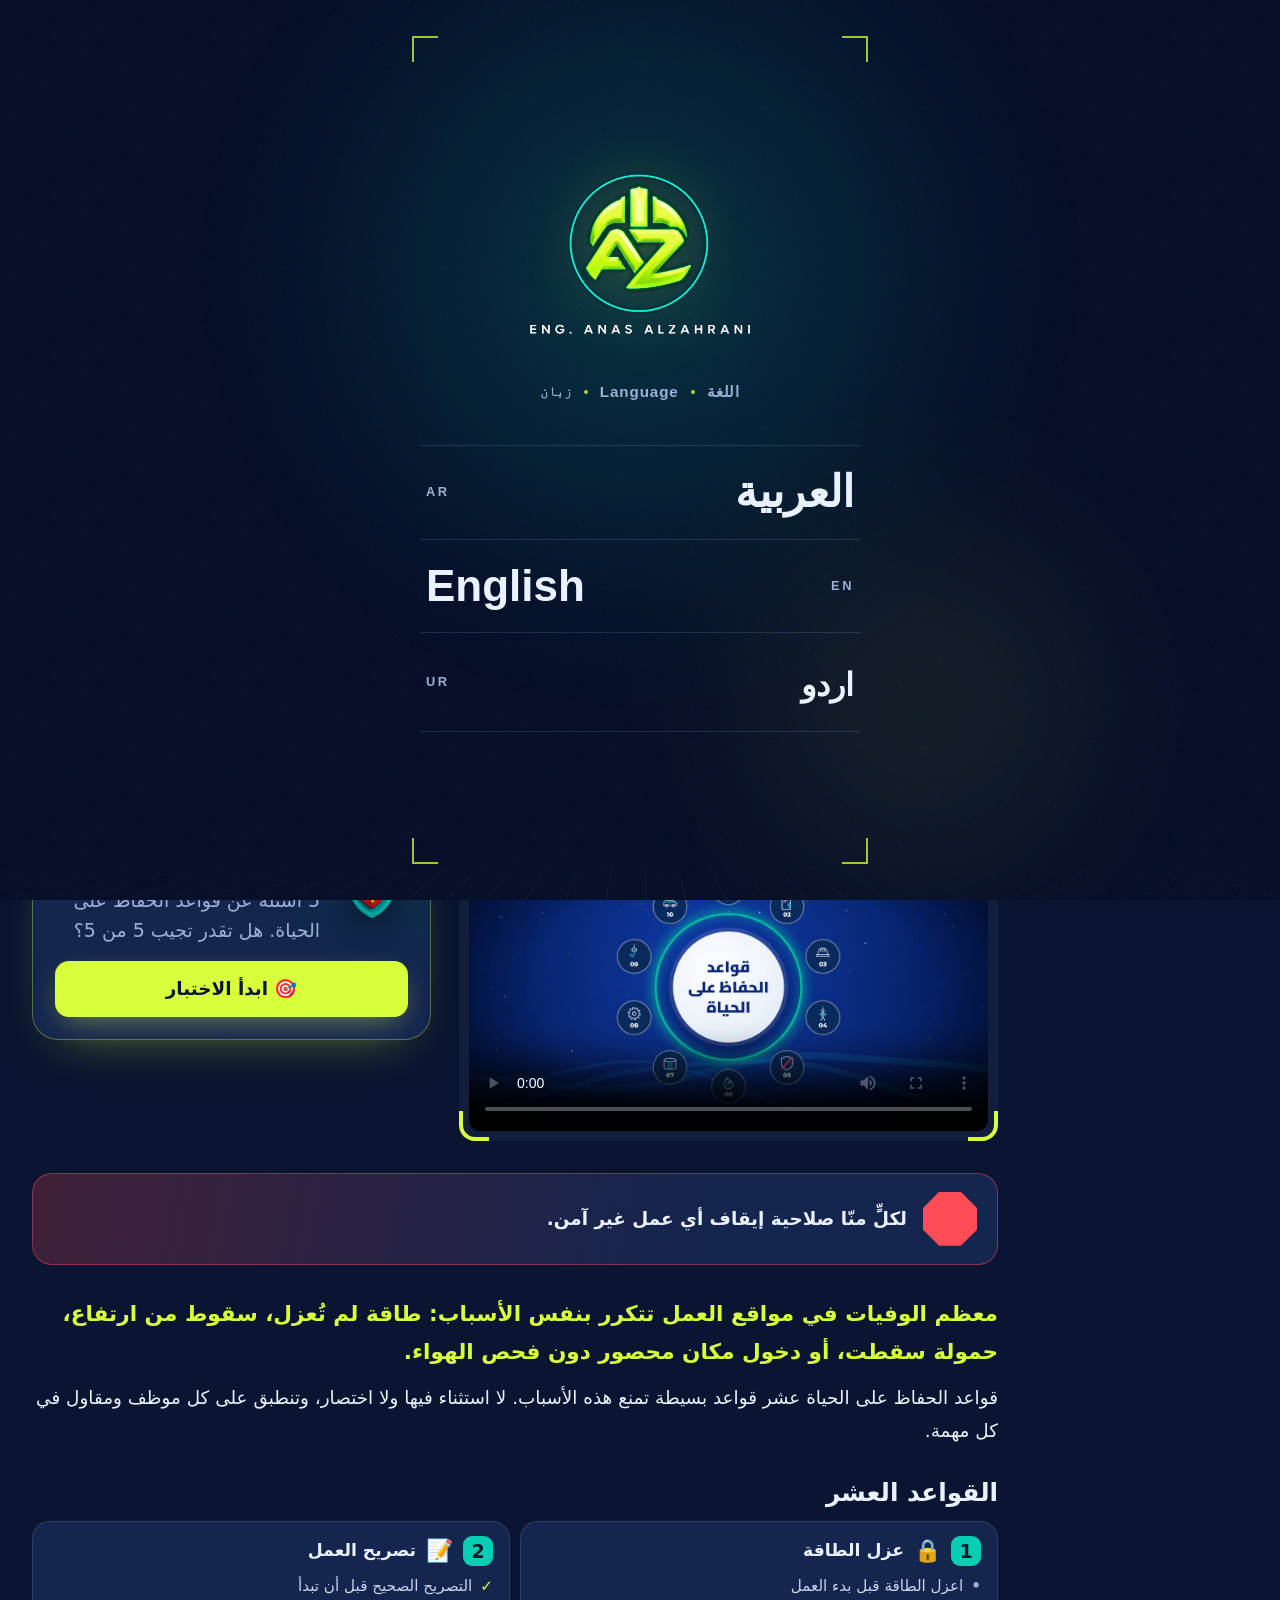
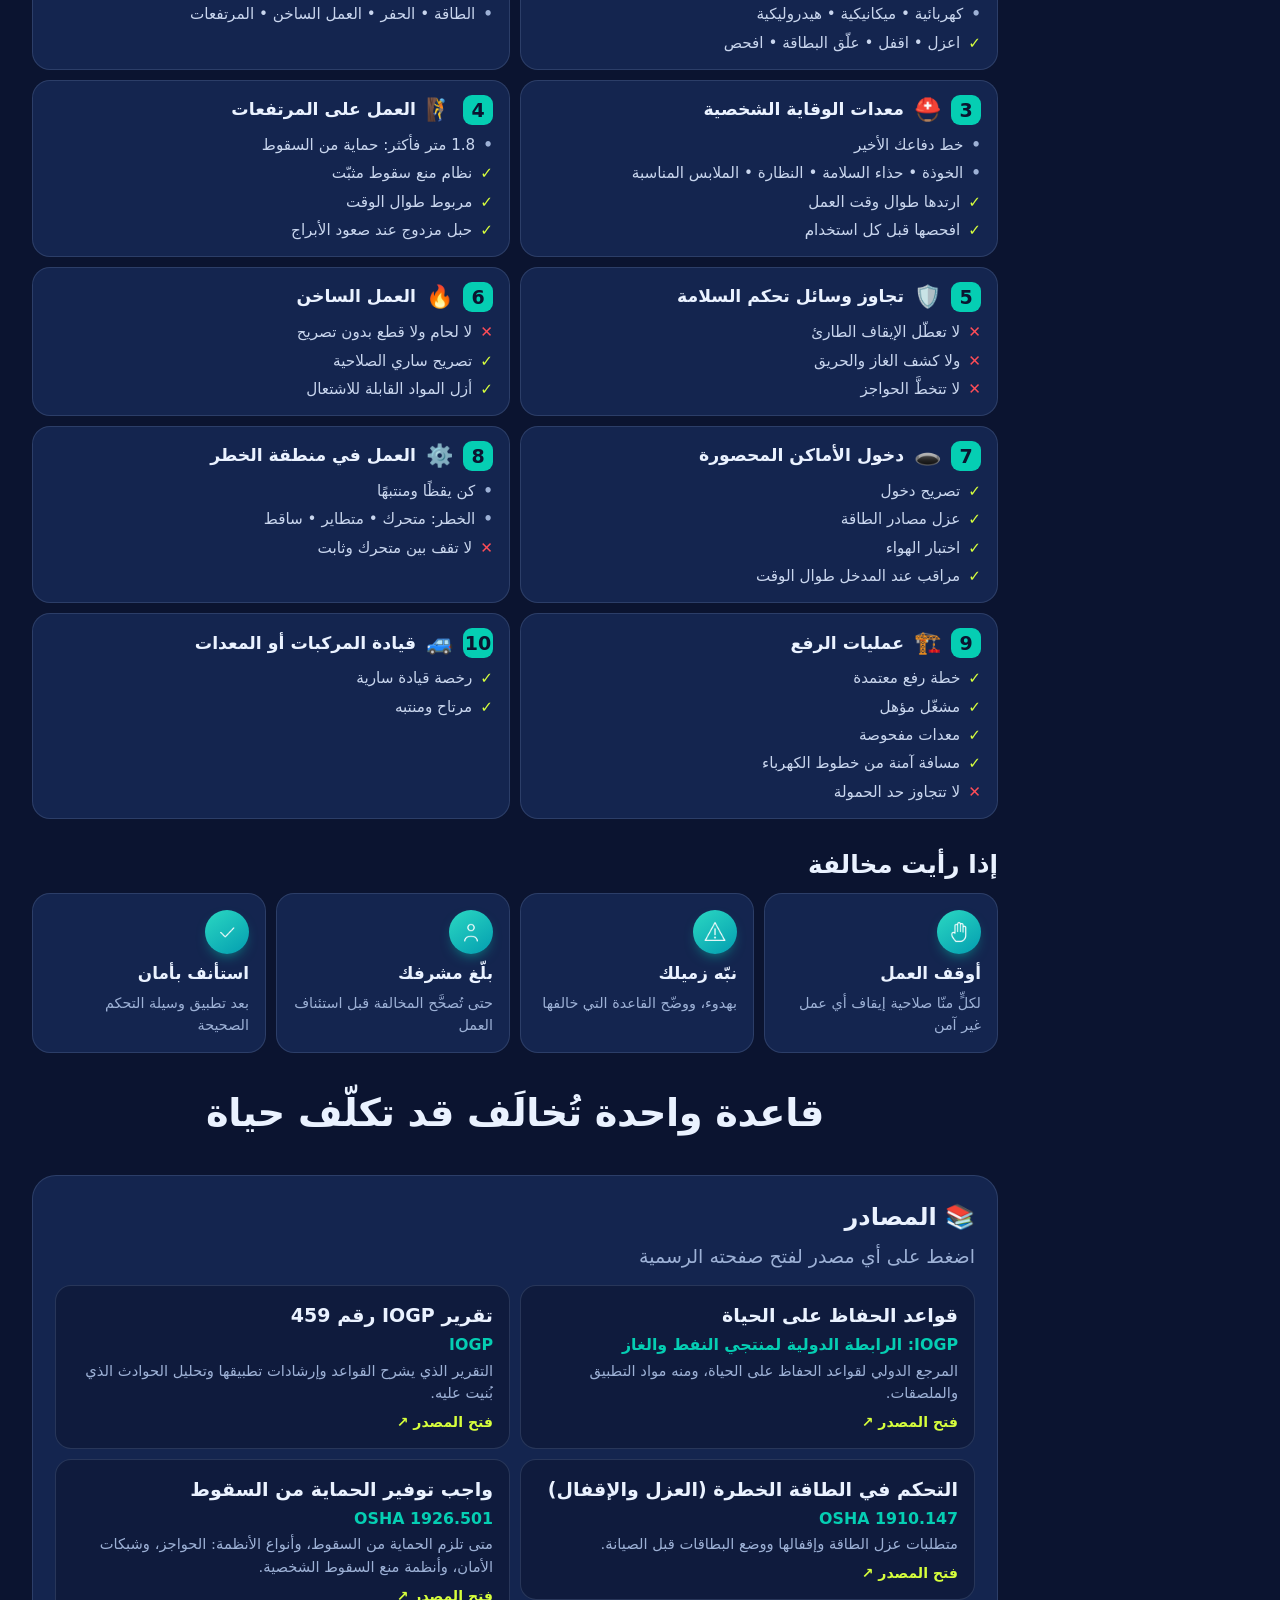
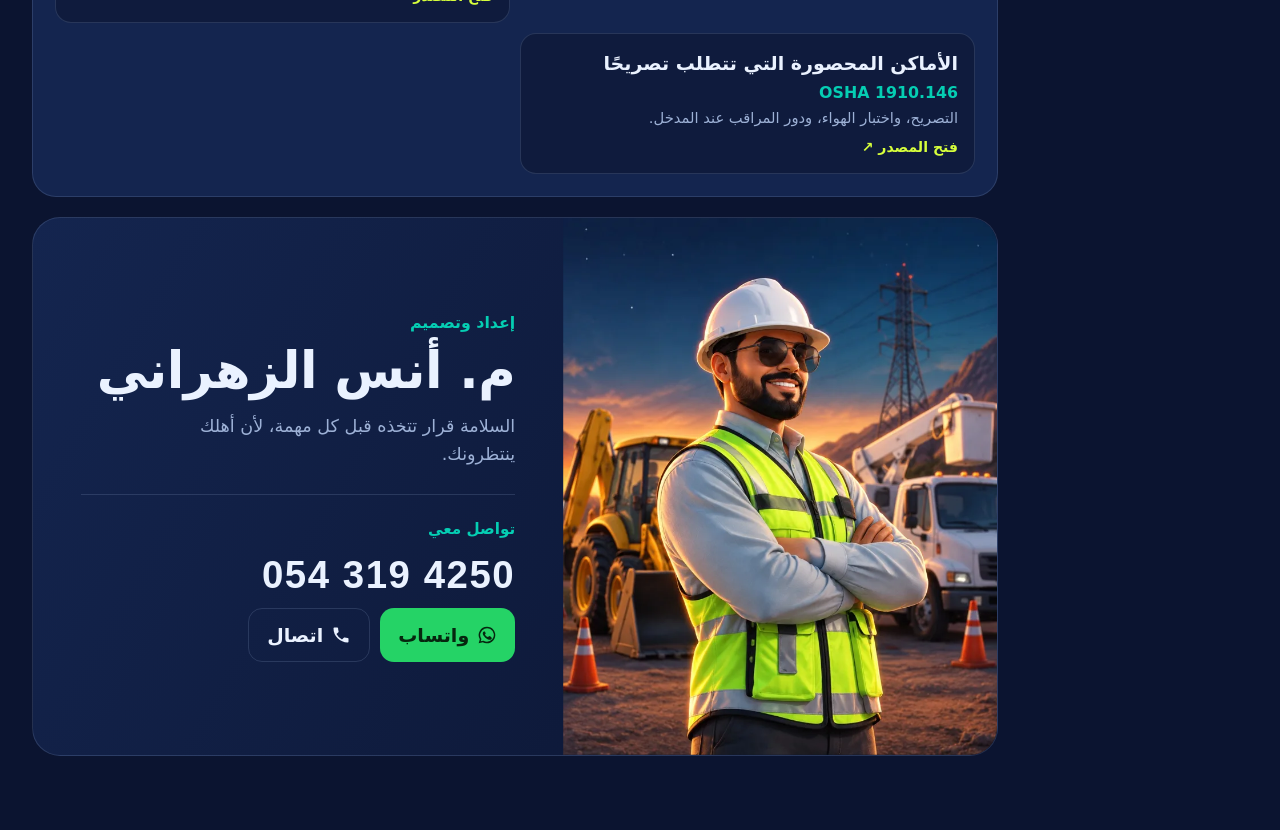
==== commit 2aefbda1: "Full names for Exam and Lab in the menu; remove the exam card from the main site bottom Co-Authored-" ====
--- a/index.html
+++ b/index.html
@@ -712,7 +712,7 @@
 #picker .plogo img{width:100%;height:auto;filter:drop-shadow(0 0 30px rgba(215,255,60,.2))}
 @media (min-width:960px){.hero .in .mimg.logo{width:100%;max-width:440px;padding-top:0;justify-self:center}.hero .in .mimg.logo + .copy{margin-top:0}}
 </style>
-<link rel="stylesheet" href="shell.css?v=202611251800">
+<link rel="stylesheet" href="shell.css?v=202611251900">
 </head>
 <body>
 
@@ -742,7 +742,7 @@
 <script src="workshops.js?v=202611241000"></script>
 <script src="ws-isolation.js?v=202611221330"></script>
 <script src="sections.js?v=202611221330"></script>
-<script src="app.js?v=202611251700"></script>
-<script src="shell.js?v=202611251800"></script>
+<script src="app.js?v=202611251900"></script>
+<script src="shell.js?v=202611251900"></script>
 </body>
 </html>
